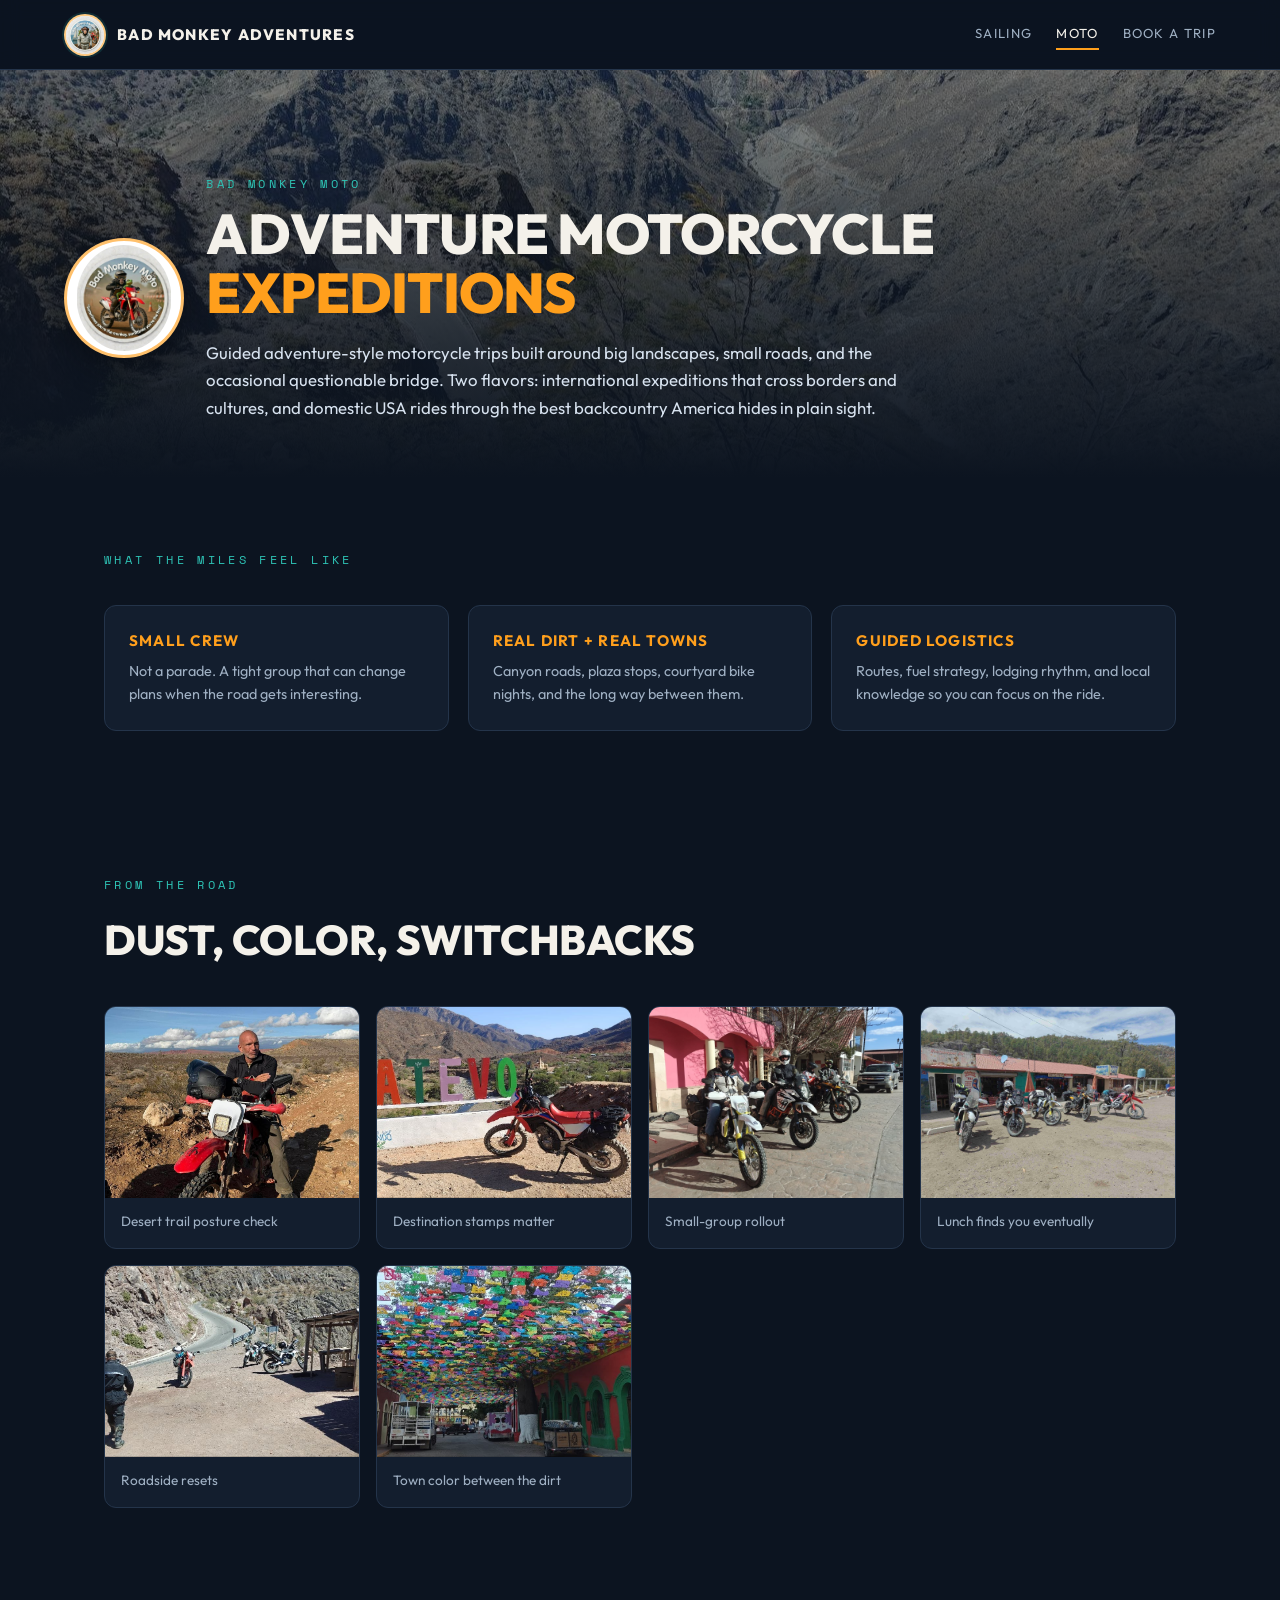
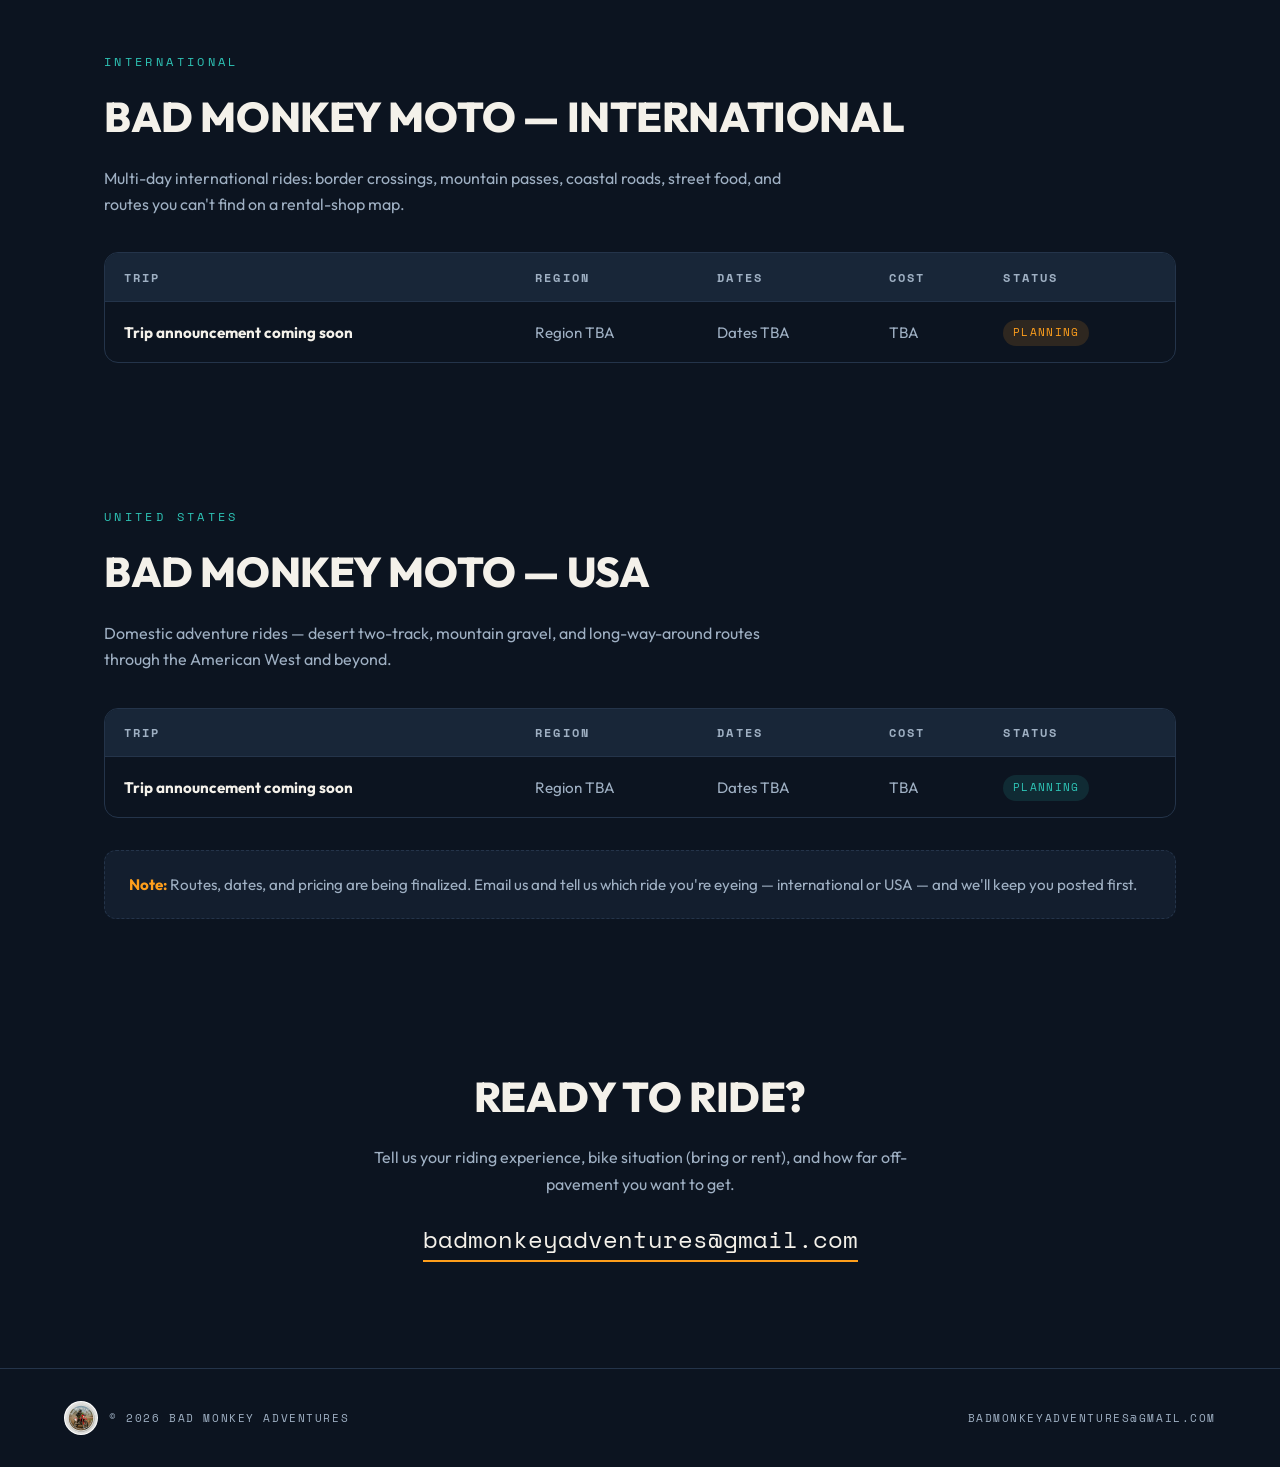
==== moto.html @ 5d2e98f0 "Polish site with real logos and adventure photos" ====
<!DOCTYPE html>
<html lang="en">
<head>
<meta charset="utf-8">
<meta name="viewport" content="width=device-width, initial-scale=1">
<title>Bad Monkey Moto — Adventure Motorcycle Trips</title>
<meta name="description" content="Bad Monkey Adventures motorcycle expeditions. International and USA dual-sport routes. Book at badmonkeyadventures@gmail.com">
<link rel="icon" href="images/logos/bad-monkey-moto-sticker-logo.jpg">
<link rel="preconnect" href="https://fonts.googleapis.com">
<link href="https://fonts.googleapis.com/css2?family=Outfit:wght@400;700;800&family=Space+Mono&display=swap" rel="stylesheet">
<link rel="stylesheet" href="style.css">
</head>
<body>
<nav>
  <a class="logo" href="index.html">
    <img class="brand-mark" src="images/logos/bad-monkey-adventures-no-tagline.jpg" alt="Bad Monkey Adventures logo">
    Bad Monkey Adventures
  </a>
  <div class="links">
    <a href="sailing.html" data-p="sailing">Sailing</a>
    <a href="moto.html" data-p="moto">Moto</a>
    <a href="index.html#contact" data-p="contact">Book a Trip</a>
  </div>
</nav>

<header class="page-hero">
  <div class="page-hero-media" style="background-image:url('images/moto/canyon-switchback.jpg')"></div>
  <div class="page-hero-inner">
    <img class="badge" src="images/logos/bad-monkey-moto-sticker-logo.jpg" alt="Bad Monkey Moto logo">
    <div>
      <div class="sec-label">Bad Monkey Moto</div>
      <h1>Adventure Motorcycle<br><span class="accent">Expeditions</span></h1>
      <p>Guided adventure-style motorcycle trips built around big landscapes, small roads, and the occasional questionable bridge. Two flavors: international expeditions that cross borders and cultures, and domestic USA rides through the best backcountry America hides in plain sight.</p>
    </div>
  </div>
</header>

<section>
  <div class="sec-label">What the Miles Feel Like</div>
  <div class="features">
    <div class="feat reveal"><h4>Small Crew</h4><p>Not a parade. A tight group that can change plans when the road gets interesting.</p></div>
    <div class="feat reveal"><h4>Real Dirt + Real Towns</h4><p>Canyon roads, plaza stops, courtyard bike nights, and the long way between them.</p></div>
    <div class="feat reveal"><h4>Guided Logistics</h4><p>Routes, fuel strategy, lodging rhythm, and local knowledge so you can focus on the ride.</p></div>
  </div>
</section>

<section>
  <div class="sec-label">From the Road</div>
  <h2>Dust, Color, Switchbacks</h2>
  <div class="gallery">
    <figure class="reveal"><img src="images/moto/hero-desert-trail.jpg" alt="Rider on red dirt bike in desert"><figcaption>Desert trail posture check</figcaption></figure>
    <figure class="reveal"><img src="images/moto/satevo-sign.jpg" alt="Honda dual-sport at Satevó sign"><figcaption>Destination stamps matter</figcaption></figure>
    <figure class="reveal"><img src="images/moto/pink-lineup.jpg" alt="Riders lined up by pink building"><figcaption>Small-group rollout</figcaption></figure>
    <figure class="reveal"><img src="images/moto/roadside-restaurants.jpg" alt="Dual-sport bikes at roadside restaurants"><figcaption>Lunch finds you eventually</figcaption></figure>
    <figure class="reveal"><img src="images/moto/mountain-roadside.jpg" alt="Motorcycles at mountain roadside stop"><figcaption>Roadside resets</figcaption></figure>
    <figure class="reveal"><img src="images/moto/papel-picado.jpg" alt="Colorful town street with papel picado"><figcaption>Town color between the dirt</figcaption></figure>
  </div>
</section>

<section>
  <div class="sec-label">International</div>
  <h2>Bad Monkey Moto — International</h2>
  <p class="lead">Multi-day international rides: border crossings, mountain passes, coastal roads, street food, and routes you can't find on a rental-shop map.</p>
  <div class="trips reveal">
    <table>
      <thead><tr><th>Trip</th><th>Region</th><th>Dates</th><th>Cost</th><th>Status</th></tr></thead>
      <tbody>
        <tr><td><strong>Trip announcement coming soon</strong></td><td class="muted">Region TBA</td><td class="muted">Dates TBA</td><td class="muted">TBA</td><td><span class="badge">Planning</span></td></tr>
      </tbody>
    </table>
  </div>
</section>

<section>
  <div class="sec-label">United States</div>
  <h2>Bad Monkey Moto — USA</h2>
  <p class="lead">Domestic adventure rides — desert two-track, mountain gravel, and long-way-around routes through the American West and beyond.</p>
  <div class="trips reveal">
    <table>
      <thead><tr><th>Trip</th><th>Region</th><th>Dates</th><th>Cost</th><th>Status</th></tr></thead>
      <tbody>
        <tr><td><strong>Trip announcement coming soon</strong></td><td class="muted">Region TBA</td><td class="muted">Dates TBA</td><td class="muted">TBA</td><td><span class="badge teal">Planning</span></td></tr>
      </tbody>
    </table>
  </div>
  <div class="notice"><strong>Note:</strong> Routes, dates, and pricing are being finalized. Email us and tell us which ride you're eyeing — international or USA — and we'll keep you posted first.</div>
</section>

<section class="contact">
  <h2>Ready to Ride?</h2>
  <p>Tell us your riding experience, bike situation (bring or rent), and how far off-pavement you want to get.</p>
  <p style="margin-top:1.4rem"><a class="email" href="mailto:badmonkeyadventures@gmail.com?subject=Bad%20Monkey%20Moto%20Inquiry">badmonkeyadventures@gmail.com</a></p>
</section>

<footer>
  <div class="foot-brand">
    <img src="images/logos/bad-monkey-moto-sticker-logo.jpg" alt="">
    <span>© 2026 Bad Monkey Adventures</span>
  </div>
  <span><a href="mailto:badmonkeyadventures@gmail.com">badmonkeyadventures@gmail.com</a></span>
</footer>

<script>
const io=new IntersectionObserver(es=>es.forEach(e=>{if(e.isIntersecting){e.target.classList.add('in');io.unobserve(e.target)}}),{threshold:.12});
document.querySelectorAll('.reveal').forEach(el=>io.observe(el));
document.querySelector('nav a[data-p="moto"]')?.classList.add('active');
</script>
</body>
</html>
---- style.css ----
/* Bad Monkey Adventures */
:root{
  --bg:#0c1420;
  --panel:#131e2e;
  --panel-2:#182638;
  --ink:#f4f1ea;
  --muted:#9fb0c3;
  --line:#24344a;
  --sun:#ff9f1c;
  --sun-deep:#e07b00;
  --sea:#2ec4b6;
  --sea-deep:#1a8f85;
}
*{margin:0;padding:0;box-sizing:border-box}
html{scroll-behavior:smooth}
body{background:var(--bg);color:var(--ink);font-family:'Outfit',system-ui,sans-serif;line-height:1.65;overflow-x:hidden}
::selection{background:var(--sun);color:#1a1206}
a{color:var(--sea);text-decoration:none}
a:hover{text-decoration:underline}
img{max-width:100%;display:block}

/* Nav */
nav{position:sticky;top:0;z-index:100;display:flex;align-items:center;justify-content:space-between;gap:1rem;padding:.85rem 5vw;background:rgba(12,20,32,.94);backdrop-filter:blur(10px);border-bottom:1px solid var(--line);flex-wrap:wrap}
.logo{display:flex;align-items:center;gap:.7rem;font-weight:800;letter-spacing:.08em;text-transform:uppercase;font-size:.95rem;color:var(--ink)}
.logo .brand-mark{width:42px;height:42px;border-radius:50%;object-fit:cover;border:2px solid rgba(255,159,28,.55);box-shadow:0 0 0 2px rgba(46,196,182,.15);background:#fff}
.logo:hover{text-decoration:none}
nav .links{display:flex;gap:1.5rem;flex-wrap:wrap;font-size:.82rem;letter-spacing:.1em;text-transform:uppercase}
nav .links a{color:var(--muted);padding:.2rem 0;border-bottom:2px solid transparent}
nav .links a:hover{color:var(--ink);text-decoration:none;border-bottom-color:var(--sun)}
nav .links a.active{color:var(--ink);border-bottom-color:var(--sun)}

/* Hero */
.hero{position:relative;min-height:78vh;display:flex;align-items:center;justify-content:center;text-align:center;padding:7rem 5vw 5.5rem;overflow:hidden}
.hero-media{position:absolute;inset:0;background-size:cover;background-position:center;transform:scale(1.03)}
.hero-media::after{content:"";position:absolute;inset:0;background:
  linear-gradient(180deg,rgba(12,20,32,.55) 0%,rgba(12,20,32,.72) 45%,rgba(12,20,32,.92) 100%),
  radial-gradient(ellipse 70% 50% at 50% 20%,rgba(46,196,182,.18),transparent 70%)}
.hero-inner{position:relative;z-index:1;max-width:920px}
.hero .kicker{font-family:'Space Mono',monospace;color:var(--sun);letter-spacing:.28em;text-transform:uppercase;font-size:.78rem;margin-bottom:1rem}
.hero h1{font-size:clamp(2.5rem,7vw,4.8rem);font-weight:800;line-height:1.02;letter-spacing:-.02em;text-transform:uppercase;text-shadow:0 8px 30px rgba(0,0,0,.35)}
.hero h1 .accent{color:var(--sun)}
.hero p{margin:1.3rem auto 0;max-width:40rem;color:#d7e2ef;font-size:1.08rem}
.cta-row{margin-top:2.2rem;display:flex;gap:1rem;justify-content:center;flex-wrap:wrap}
.hero-logo{width:118px;height:118px;border-radius:50%;object-fit:cover;margin:0 auto 1.2rem;border:3px solid rgba(255,159,28,.7);box-shadow:0 12px 40px rgba(0,0,0,.4);background:#fff}

.btn{display:inline-block;padding:.95rem 2rem;border-radius:8px;font-weight:700;font-size:.85rem;letter-spacing:.12em;text-transform:uppercase;transition:.22s}
.btn-sun{background:var(--sun);color:#1a1206}
.btn-sun:hover{background:#ffb54d;text-decoration:none;box-shadow:0 0 26px rgba(255,159,28,.35)}
.btn-ghost{border:1px solid rgba(255,255,255,.28);color:var(--ink);background:rgba(12,20,32,.25)}
.btn-ghost:hover{border-color:var(--sea);color:var(--sea);text-decoration:none}

/* Sections */
section{padding:4.5rem 5vw;max-width:1200px;margin:0 auto}
.sec-label{font-family:'Space Mono',monospace;color:var(--sea);font-size:.75rem;letter-spacing:.28em;text-transform:uppercase;margin-bottom:.7rem}
h2{font-size:clamp(1.8rem,4vw,2.6rem);font-weight:800;text-transform:uppercase;letter-spacing:-.01em;margin-bottom:.8rem}
.lead{color:var(--muted);max-width:44rem}

/* Adventure cards */
.adventures{display:grid;grid-template-columns:repeat(auto-fit,minmax(300px,1fr));gap:1.4rem;margin-top:2.6rem}
.adv{position:relative;border:1px solid var(--line);border-radius:14px;overflow:hidden;background:var(--panel);display:flex;flex-direction:column;transition:transform .25s,border-color .25s,box-shadow .25s}
.adv:hover{transform:translateY(-5px);border-color:var(--sun);box-shadow:0 18px 40px rgba(0,0,0,.35);text-decoration:none}
.adv .art{aspect-ratio:16/9;width:100%;object-fit:cover;display:block}
.adv .body{padding:1.4rem 1.5rem 1.7rem;display:flex;flex-direction:column;flex:1}
.adv h3{font-size:1.25rem;text-transform:uppercase;letter-spacing:.04em;margin-bottom:.5rem;color:var(--ink);display:flex;align-items:center;gap:.55rem}
.adv h3 .tag{color:var(--sun)}
.adv h3 img{width:34px;height:34px;border-radius:50%;object-fit:cover;border:1px solid rgba(255,255,255,.2)}
.adv p{color:var(--muted);font-size:.95rem;flex:1}
.adv .go{margin-top:1.2rem;font-family:'Space Mono',monospace;font-size:.8rem;letter-spacing:.14em;text-transform:uppercase;color:var(--sea)}
.adv:hover .go{color:var(--sun)}

/* Page hero */
.page-hero{position:relative;padding:6.5rem 5vw 3.5rem;overflow:hidden}
.page-hero-media{position:absolute;inset:0;background-size:cover;background-position:center}
.page-hero-media::after{content:"";position:absolute;inset:0;background:linear-gradient(180deg,rgba(12,20,32,.45),rgba(12,20,32,.88) 70%,var(--bg))}
.page-hero-inner{position:relative;z-index:1;max-width:1200px;margin:0 auto;display:grid;grid-template-columns:auto 1fr;gap:1.4rem;align-items:center}
.page-hero-inner img.badge{width:120px;height:120px;border-radius:50%;object-fit:cover;border:3px solid rgba(255,159,28,.65);box-shadow:0 10px 30px rgba(0,0,0,.35);background:#fff}
.page-hero h1{font-size:clamp(2.1rem,5.2vw,3.5rem);font-weight:800;text-transform:uppercase;letter-spacing:-.015em;line-height:1.05}
.page-hero h1 .accent{color:var(--sun)}
.page-hero p{margin-top:1rem;color:#d7e2ef;max-width:44rem;font-size:1.05rem}
@media (max-width:700px){
  .page-hero-inner{grid-template-columns:1fr;justify-items:start}
  .page-hero-inner img.badge{width:96px;height:96px}
}

/* Gallery */
.gallery{display:grid;grid-template-columns:repeat(auto-fit,minmax(220px,1fr));gap:1rem;margin-top:2rem}
.gallery figure{margin:0;border:1px solid var(--line);border-radius:12px;overflow:hidden;background:var(--panel)}
.gallery img{width:100%;aspect-ratio:4/3;object-fit:cover;transition:transform .35s}
.gallery figure:hover img{transform:scale(1.04)}
.gallery figcaption{padding:.75rem 1rem 1rem;color:var(--muted);font-size:.85rem}

/* Split brand strip */
.brand-strip{display:grid;grid-template-columns:repeat(auto-fit,minmax(260px,1fr));gap:1.2rem;margin-top:2rem}
.brand-card{background:var(--panel);border:1px solid var(--line);border-radius:14px;padding:1.3rem;display:flex;gap:1rem;align-items:center}
.brand-card img{width:84px;height:84px;border-radius:50%;object-fit:cover;border:2px solid rgba(255,159,28,.45);background:#fff;flex-shrink:0}
.brand-card h4{font-size:.95rem;text-transform:uppercase;letter-spacing:.06em;margin-bottom:.25rem}
.brand-card p{color:var(--muted);font-size:.9rem}

/* Trips table */
.trips{margin-top:2.2rem;border:1px solid var(--line);border-radius:14px;overflow:hidden}
.trips table{width:100%;border-collapse:collapse;font-size:.95rem}
.trips th{background:var(--panel-2);font-family:'Space Mono',monospace;font-size:.72rem;letter-spacing:.18em;text-transform:uppercase;color:var(--muted);text-align:left;padding:.9rem 1.2rem}
.trips td{padding:1rem 1.2rem;border-top:1px solid var(--line);color:var(--ink)}
.trips td.muted{color:var(--muted)}
.trips tr:hover td{background:rgba(46,196,182,.05)}
.badge{display:inline-block;background:rgba(255,159,28,.14);color:var(--sun);font-family:'Space Mono',monospace;font-size:.68rem;letter-spacing:.12em;text-transform:uppercase;padding:.25rem .6rem;border-radius:999px}
.badge.teal{background:rgba(46,196,182,.13);color:var(--sea)}

/* Features */
.features{display:grid;grid-template-columns:repeat(auto-fit,minmax(240px,1fr));gap:1.2rem;margin-top:2.2rem}
.feat{background:var(--panel);border:1px solid var(--line);border-radius:12px;padding:1.4rem 1.5rem}
.feat h4{font-size:.95rem;text-transform:uppercase;letter-spacing:.08em;margin-bottom:.4rem;color:var(--sun)}
.feat p{color:var(--muted);font-size:.9rem}

.notice{background:var(--panel);border:1px dashed var(--line);border-radius:12px;padding:1.3rem 1.5rem;margin-top:2rem;color:var(--muted);font-size:.95rem}
.notice strong{color:var(--sun)}

/* Contact */
.contact{text-align:center;padding-bottom:6rem}
.contact .email{font-family:'Space Mono',monospace;font-size:clamp(1rem,3vw,1.5rem);color:var(--ink);border-bottom:2px solid var(--sun);padding-bottom:.2rem}
.contact .email:hover{color:var(--sun);text-decoration:none}
.contact p{color:var(--muted);max-width:36rem;margin:.8rem auto}

footer{border-top:1px solid var(--line);padding:2rem 5vw;display:flex;justify-content:space-between;gap:1rem;flex-wrap:wrap;font-family:'Space Mono',monospace;font-size:.7rem;letter-spacing:.14em;text-transform:uppercase;color:var(--muted);align-items:center}
footer .foot-brand{display:flex;align-items:center;gap:.7rem}
footer .foot-brand img{width:34px;height:34px;border-radius:50%;object-fit:cover;border:1px solid rgba(255,255,255,.2);background:#fff}
footer a{color:var(--muted)}

.reveal{opacity:0;transform:translateY(24px);transition:opacity .7s ease,transform .7s ease}
.reveal.in{opacity:1;transform:none}
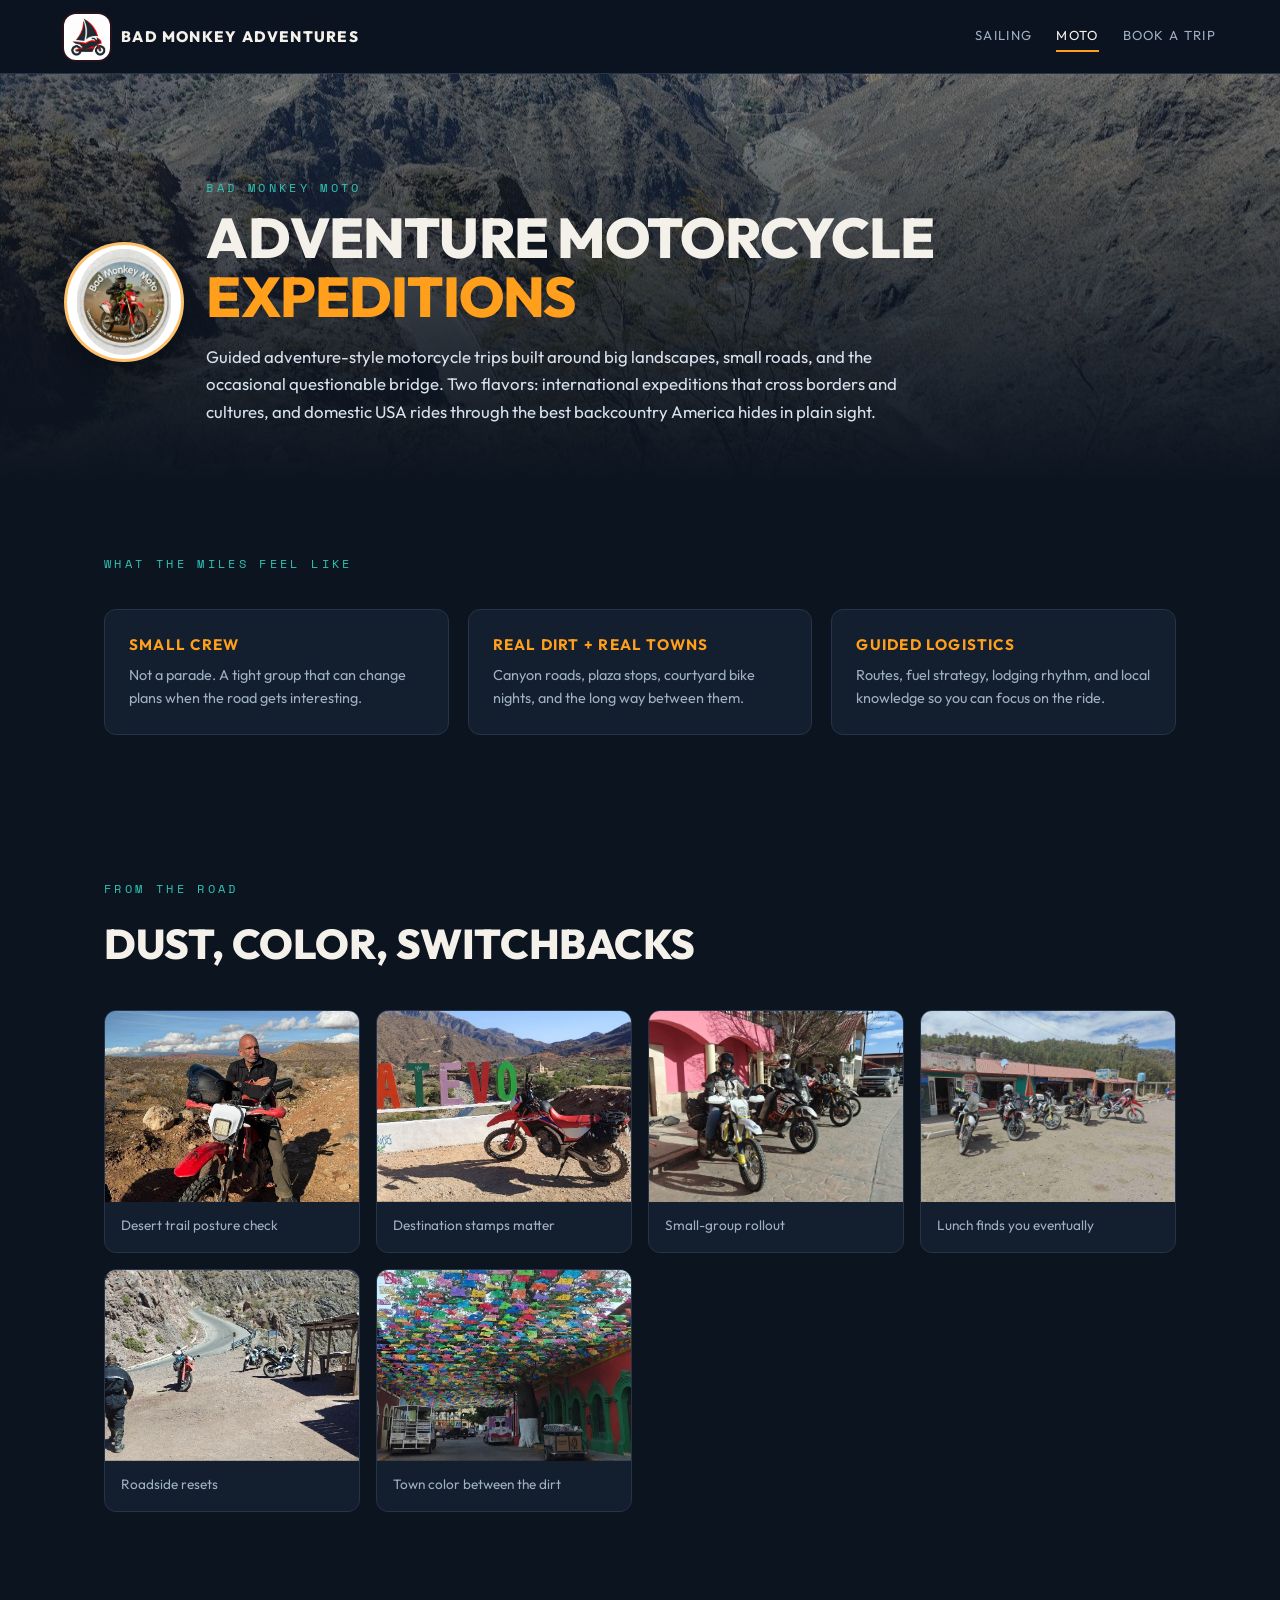
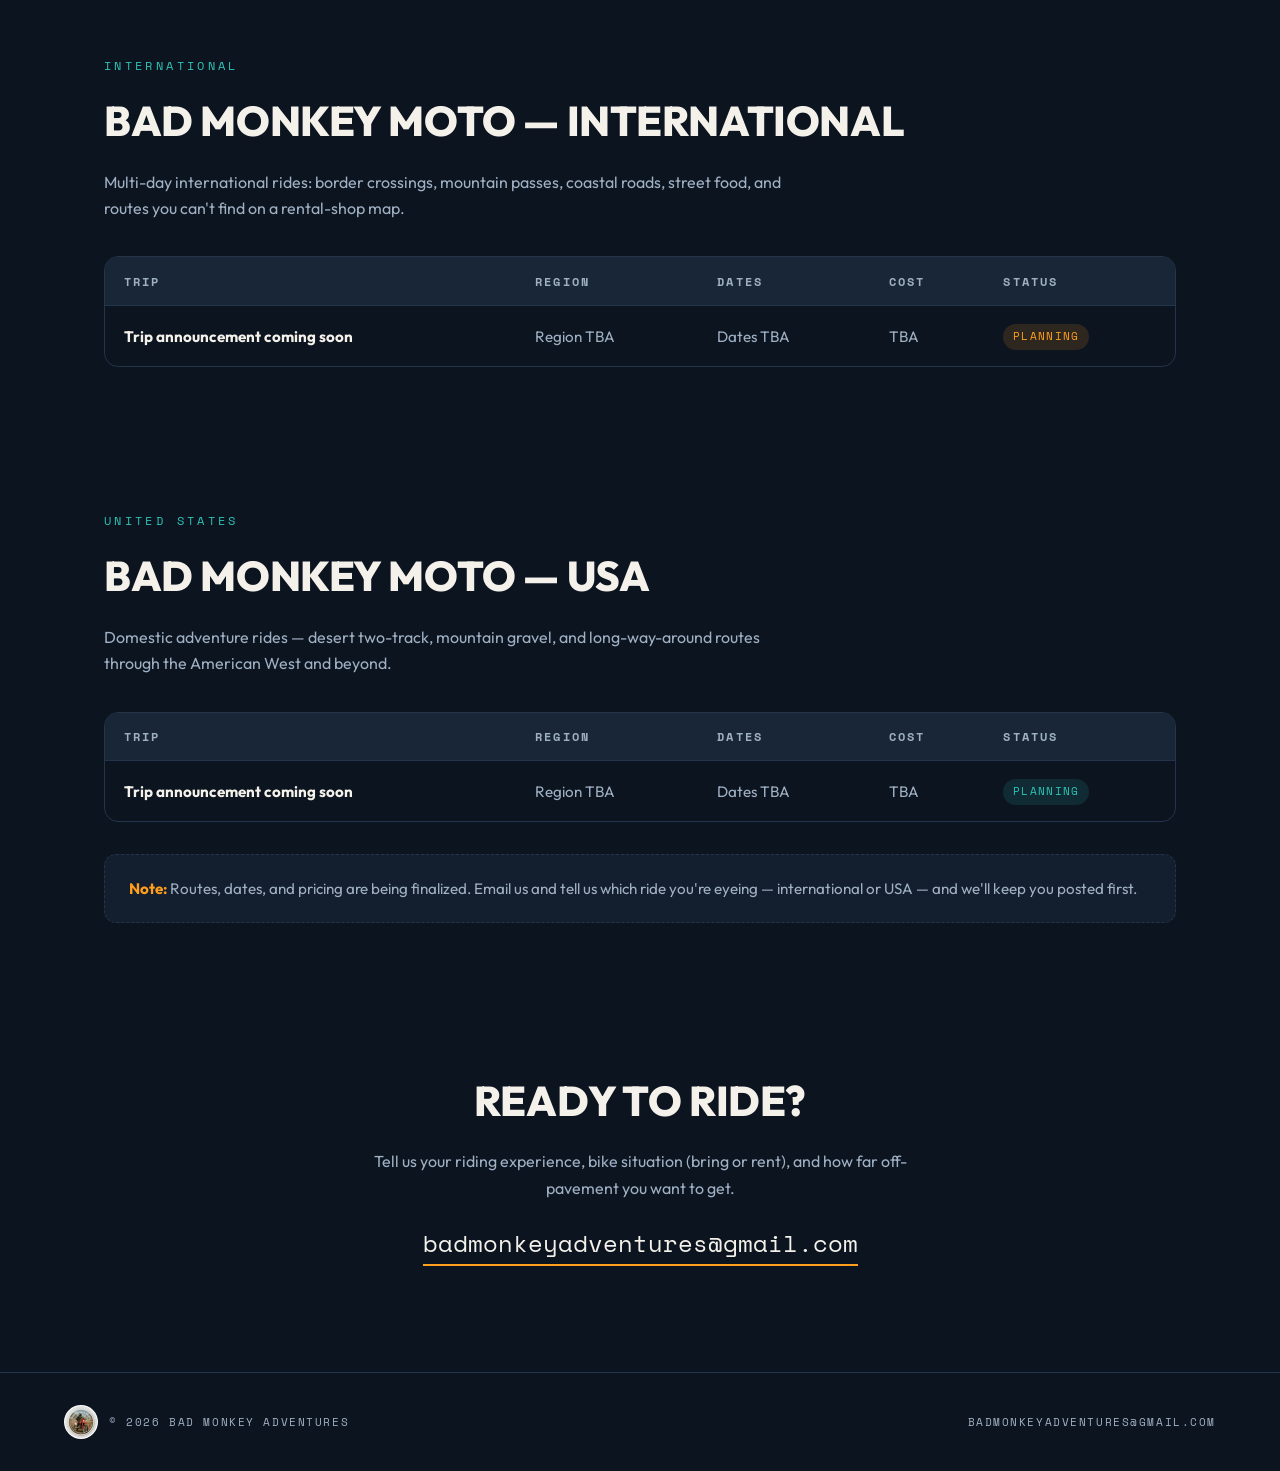
==== commit 98f77ff8: "Swap main brand to Honda-red sail-moto logo (full + icon)" ====
--- a/moto.html
+++ b/moto.html
@@ -13,7 +13,7 @@
 <body>
 <nav>
   <a class="logo" href="index.html">
-    <img class="brand-mark" src="images/logos/bad-monkey-adventures-no-tagline.jpg" alt="Bad Monkey Adventures logo">
+    <img class="brand-mark" src="images/logos/bma-main-icon.jpg" alt="Bad Monkey Adventures logo">
     Bad Monkey Adventures
   </a>
   <div class="links">
--- a/style.css
+++ b/style.css
@@ -22,7 +22,7 @@
 /* Nav */
 nav{position:sticky;top:0;z-index:100;display:flex;align-items:center;justify-content:space-between;gap:1rem;padding:.85rem 5vw;background:rgba(12,20,32,.94);backdrop-filter:blur(10px);border-bottom:1px solid var(--line);flex-wrap:wrap}
 .logo{display:flex;align-items:center;gap:.7rem;font-weight:800;letter-spacing:.08em;text-transform:uppercase;font-size:.95rem;color:var(--ink)}
-.logo .brand-mark{width:42px;height:42px;border-radius:50%;object-fit:cover;border:2px solid rgba(255,159,28,.55);box-shadow:0 0 0 2px rgba(46,196,182,.15);background:#fff}
+.logo .brand-mark{width:46px;height:46px;border-radius:12px;object-fit:contain;border:1px solid rgba(255,255,255,.18);box-shadow:0 0 0 2px rgba(225,0,18,.12);background:#fff;padding:2px}
 .logo:hover{text-decoration:none}
 nav .links{display:flex;gap:1.5rem;flex-wrap:wrap;font-size:.82rem;letter-spacing:.1em;text-transform:uppercase}
 nav .links a{color:var(--muted);padding:.2rem 0;border-bottom:2px solid transparent}
@@ -41,7 +41,7 @@
 .hero h1 .accent{color:var(--sun)}
 .hero p{margin:1.3rem auto 0;max-width:40rem;color:#d7e2ef;font-size:1.08rem}
 .cta-row{margin-top:2.2rem;display:flex;gap:1rem;justify-content:center;flex-wrap:wrap}
-.hero-logo{width:118px;height:118px;border-radius:50%;object-fit:cover;margin:0 auto 1.2rem;border:3px solid rgba(255,159,28,.7);box-shadow:0 12px 40px rgba(0,0,0,.4);background:#fff}
+.hero-logo{width:min(220px,62vw);height:auto;aspect-ratio:1/1;border-radius:18px;object-fit:contain;margin:0 auto 1.2rem;border:2px solid rgba(225,0,18,.55);box-shadow:0 12px 40px rgba(0,0,0,.4);background:#fff;padding:.55rem}
 
 .btn{display:inline-block;padding:.95rem 2rem;border-radius:8px;font-weight:700;font-size:.85rem;letter-spacing:.12em;text-transform:uppercase;transition:.22s}
 .btn-sun{background:var(--sun);color:#1a1206}
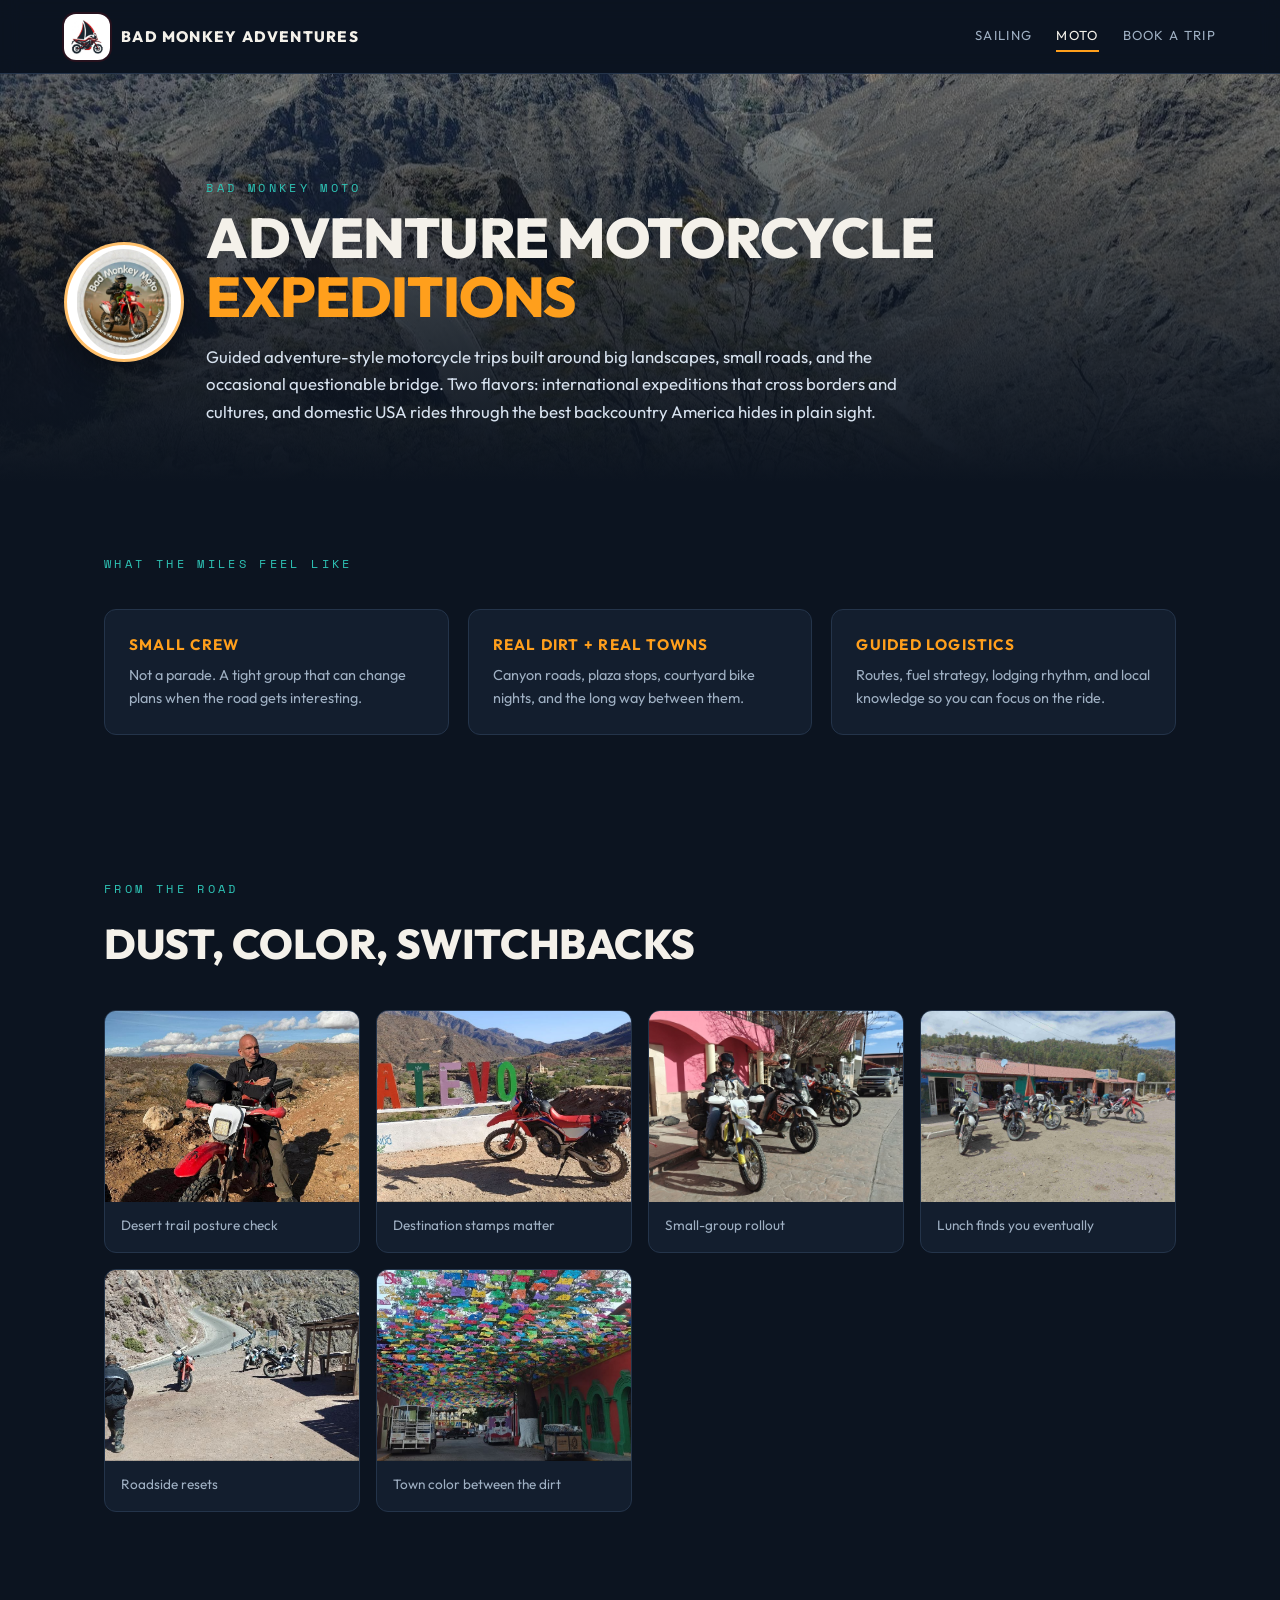
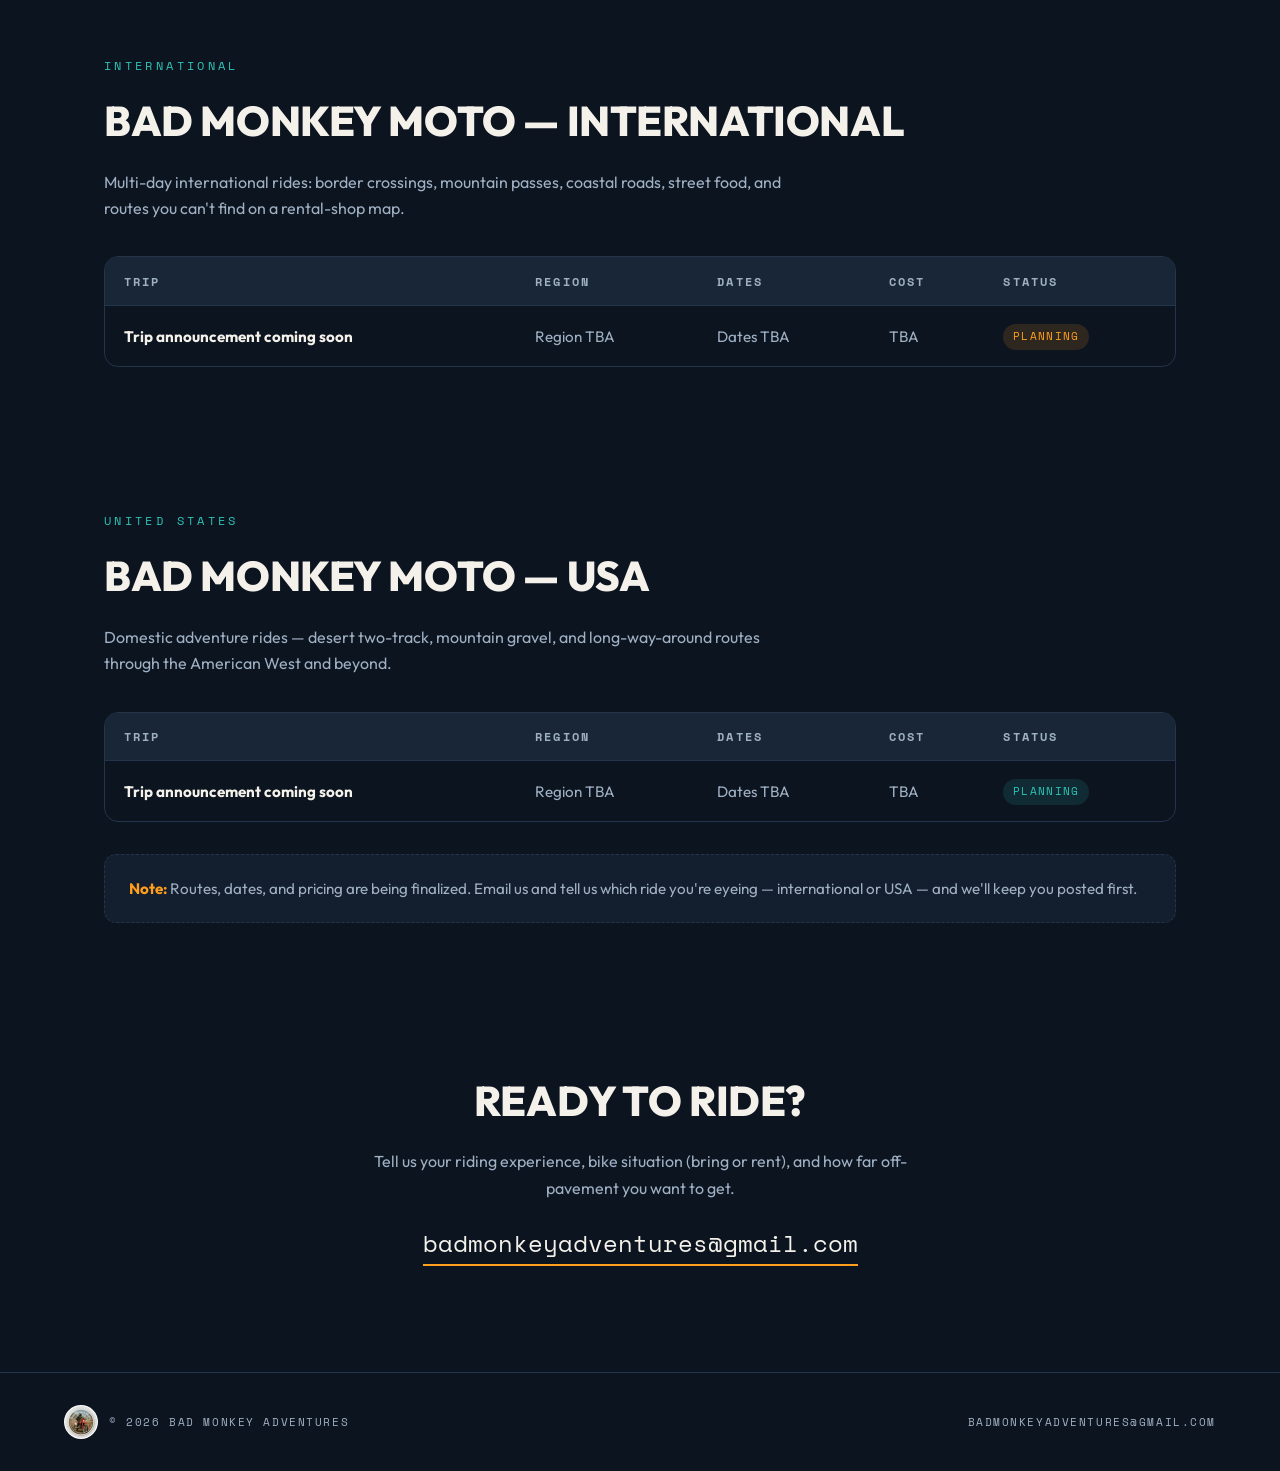
==== commit d0668f22: "Cache-bust adventure dual-sport main logos" ====
--- a/moto.html
+++ b/moto.html
@@ -13,7 +13,7 @@
 <body>
 <nav>
   <a class="logo" href="index.html">
-    <img class="brand-mark" src="images/logos/bma-main-icon.jpg" alt="Bad Monkey Adventures logo">
+    <img class="brand-mark" src="images/logos/bma-main-icon.jpg?v=adv1" alt="Bad Monkey Adventures logo">
     Bad Monkey Adventures
   </a>
   <div class="links">
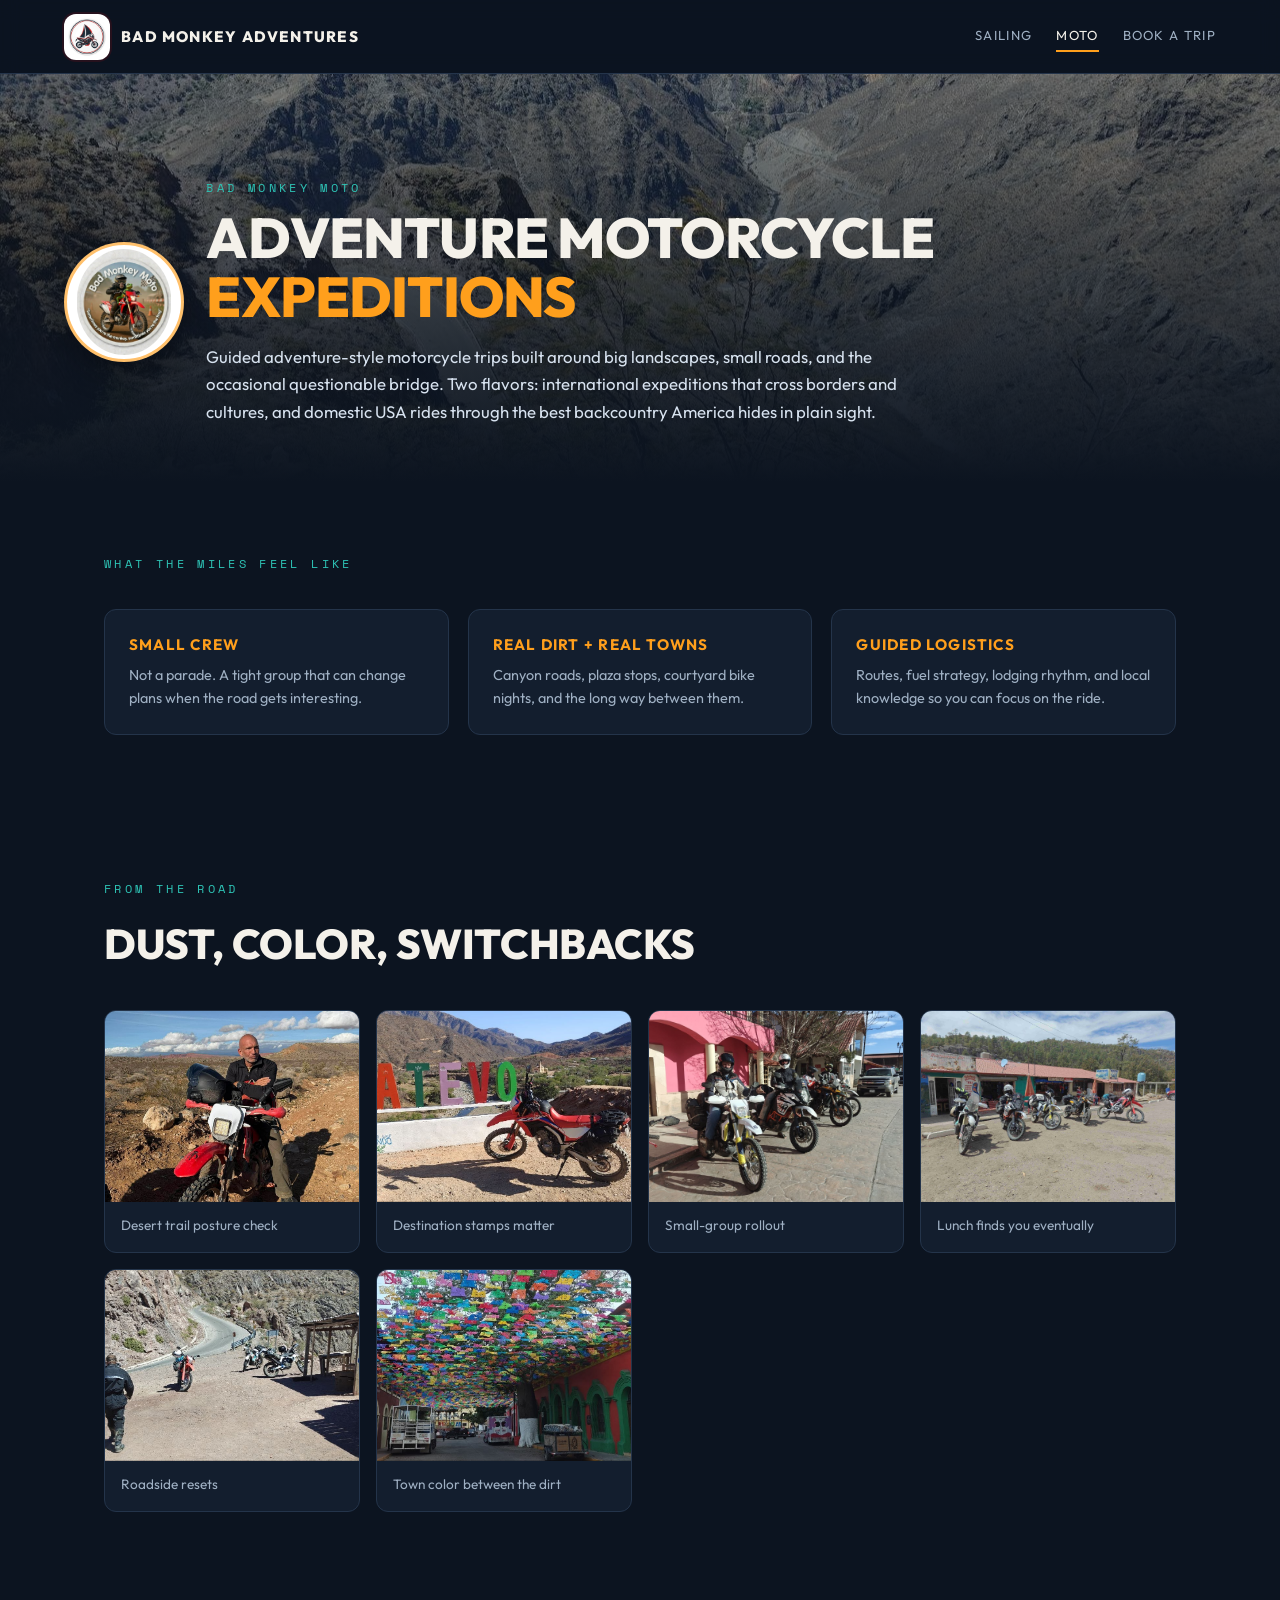
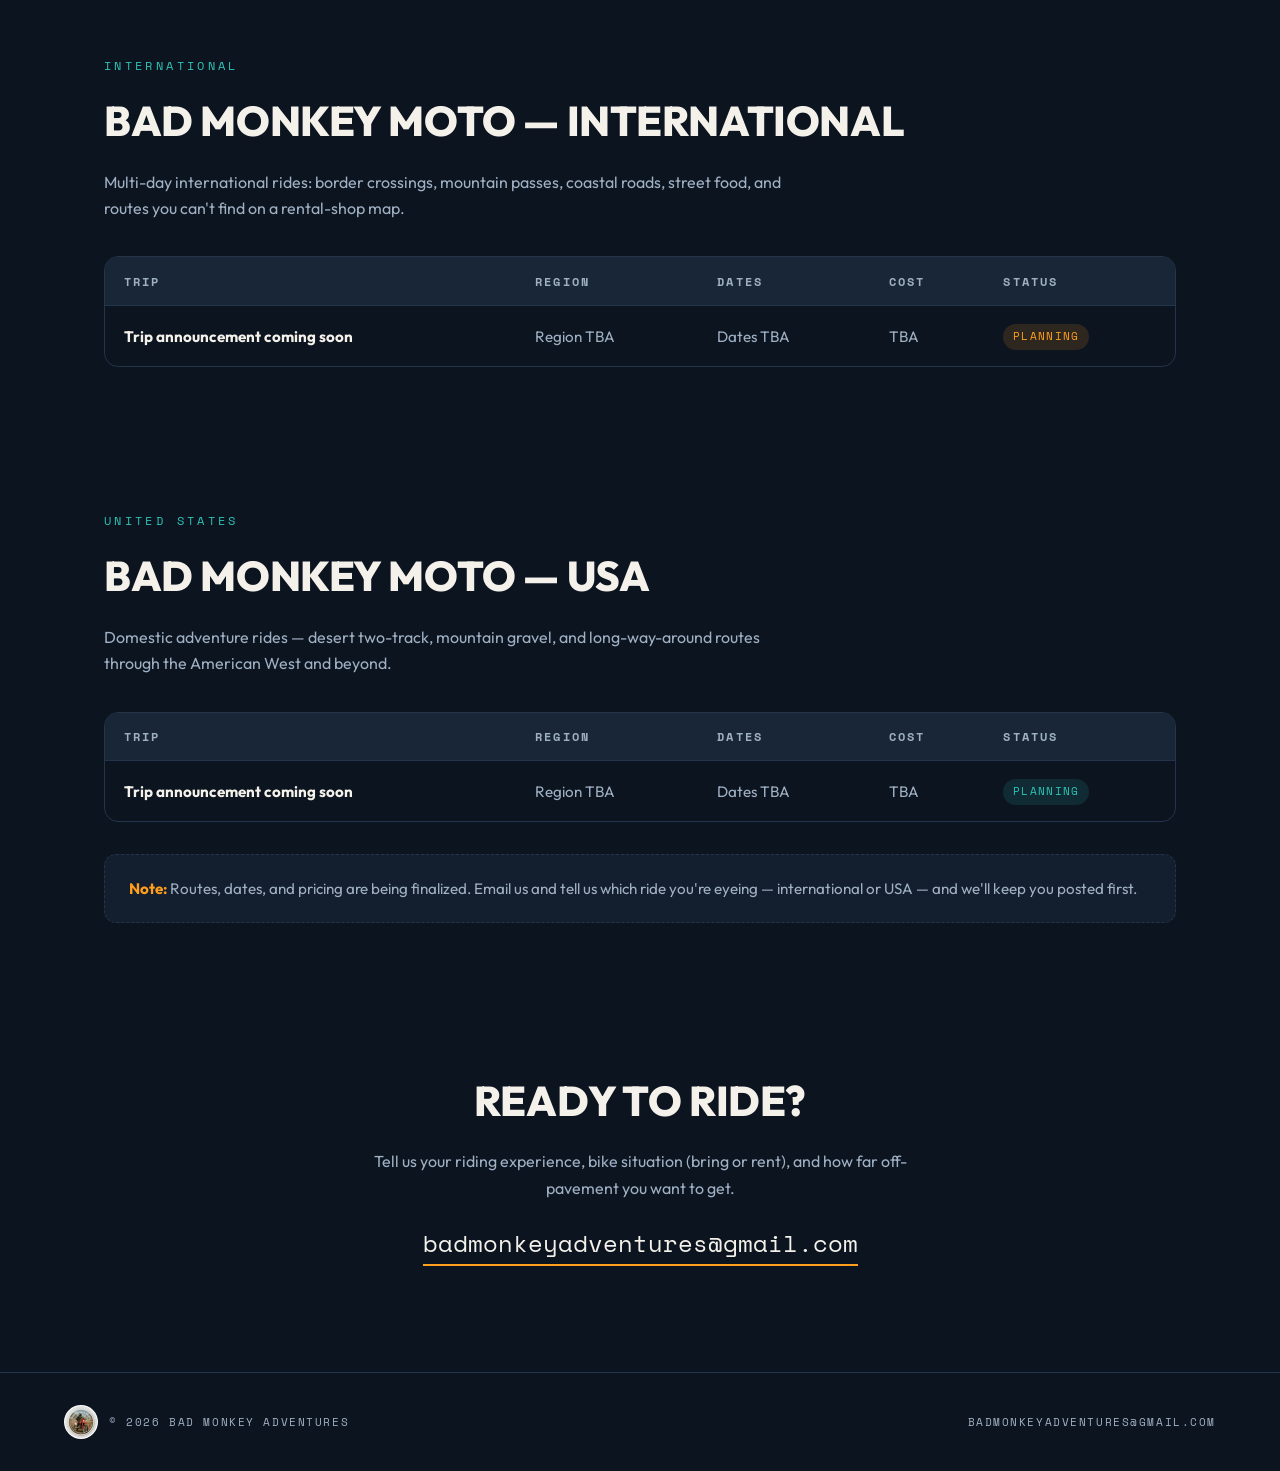
==== commit edf8a3b6: "Swap main brand to circular adventure dual-sport badges" ====
--- a/moto.html
+++ b/moto.html
@@ -13,7 +13,7 @@
 <body>
 <nav>
   <a class="logo" href="index.html">
-    <img class="brand-mark" src="images/logos/bma-main-icon.jpg?v=adv1" alt="Bad Monkey Adventures logo">
+    <img class="brand-mark" src="images/logos/bma-main-icon.jpg?v=round1" alt="Bad Monkey Adventures logo">
     Bad Monkey Adventures
   </a>
   <div class="links">
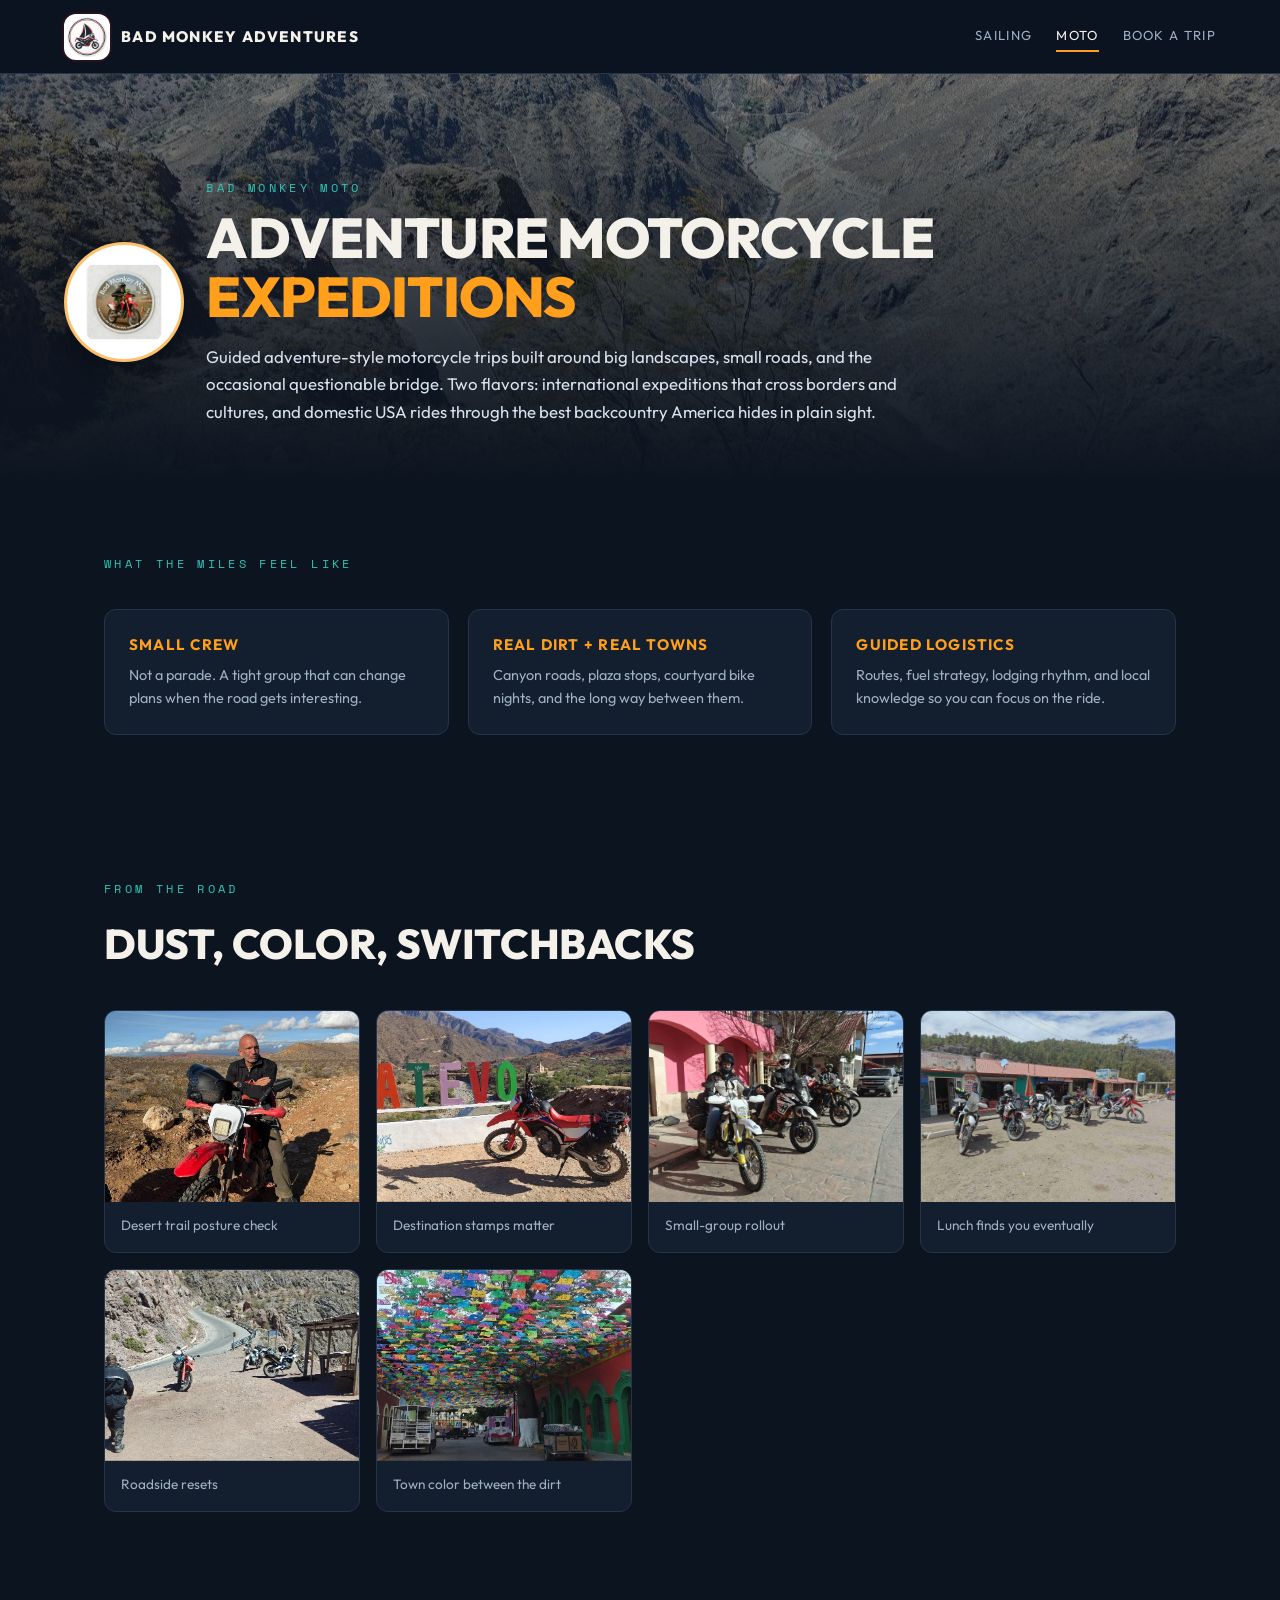
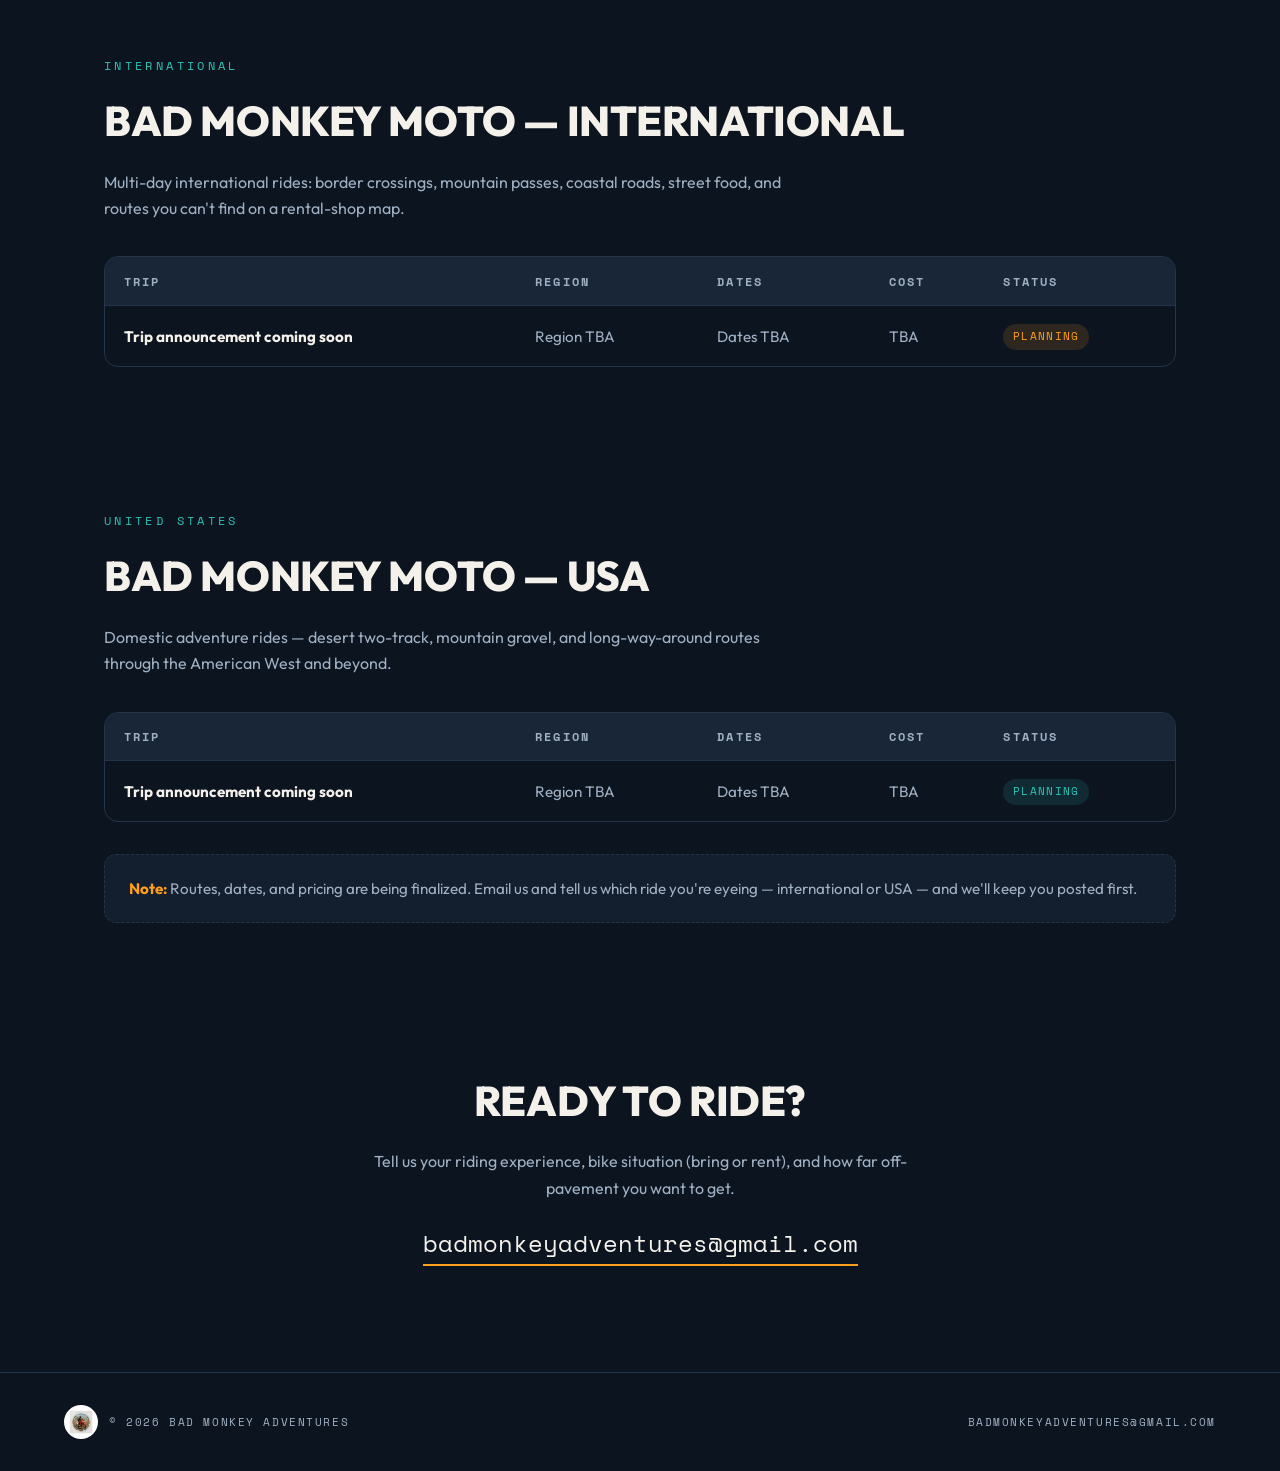
==== commit df54fe82: "Tight-crop circular logos to circle edge (sliver margin only)" ====
--- a/moto.html
+++ b/moto.html
@@ -5,7 +5,7 @@
 <meta name="viewport" content="width=device-width, initial-scale=1">
 <title>Bad Monkey Moto — Adventure Motorcycle Trips</title>
 <meta name="description" content="Bad Monkey Adventures motorcycle expeditions. International and USA dual-sport routes. Book at badmonkeyadventures@gmail.com">
-<link rel="icon" href="images/logos/bad-monkey-moto-sticker-logo.jpg">
+<link rel="icon" href="images/logos/bad-monkey-moto-sticker-logo.jpg?v=round2">
 <link rel="preconnect" href="https://fonts.googleapis.com">
 <link href="https://fonts.googleapis.com/css2?family=Outfit:wght@400;700;800&family=Space+Mono&display=swap" rel="stylesheet">
 <link rel="stylesheet" href="style.css">
@@ -13,7 +13,7 @@
 <body>
 <nav>
   <a class="logo" href="index.html">
-    <img class="brand-mark" src="images/logos/bma-main-icon.jpg?v=round1" alt="Bad Monkey Adventures logo">
+    <img class="brand-mark" src="images/logos/bma-main-icon.jpg?v=round2" alt="Bad Monkey Adventures logo">
     Bad Monkey Adventures
   </a>
   <div class="links">
@@ -26,7 +26,7 @@
 <header class="page-hero">
   <div class="page-hero-media" style="background-image:url('images/moto/canyon-switchback.jpg')"></div>
   <div class="page-hero-inner">
-    <img class="badge" src="images/logos/bad-monkey-moto-sticker-logo.jpg" alt="Bad Monkey Moto logo">
+    <img class="badge" src="images/logos/bad-monkey-moto-sticker-logo.jpg?v=round2" alt="Bad Monkey Moto logo">
     <div>
       <div class="sec-label">Bad Monkey Moto</div>
       <h1>Adventure Motorcycle<br><span class="accent">Expeditions</span></h1>
@@ -94,7 +94,7 @@
 
 <footer>
   <div class="foot-brand">
-    <img src="images/logos/bad-monkey-moto-sticker-logo.jpg" alt="">
+    <img src="images/logos/bad-monkey-moto-sticker-logo.jpg?v=round2" alt="">
     <span>© 2026 Bad Monkey Adventures</span>
   </div>
   <span><a href="mailto:badmonkeyadventures@gmail.com">badmonkeyadventures@gmail.com</a></span>
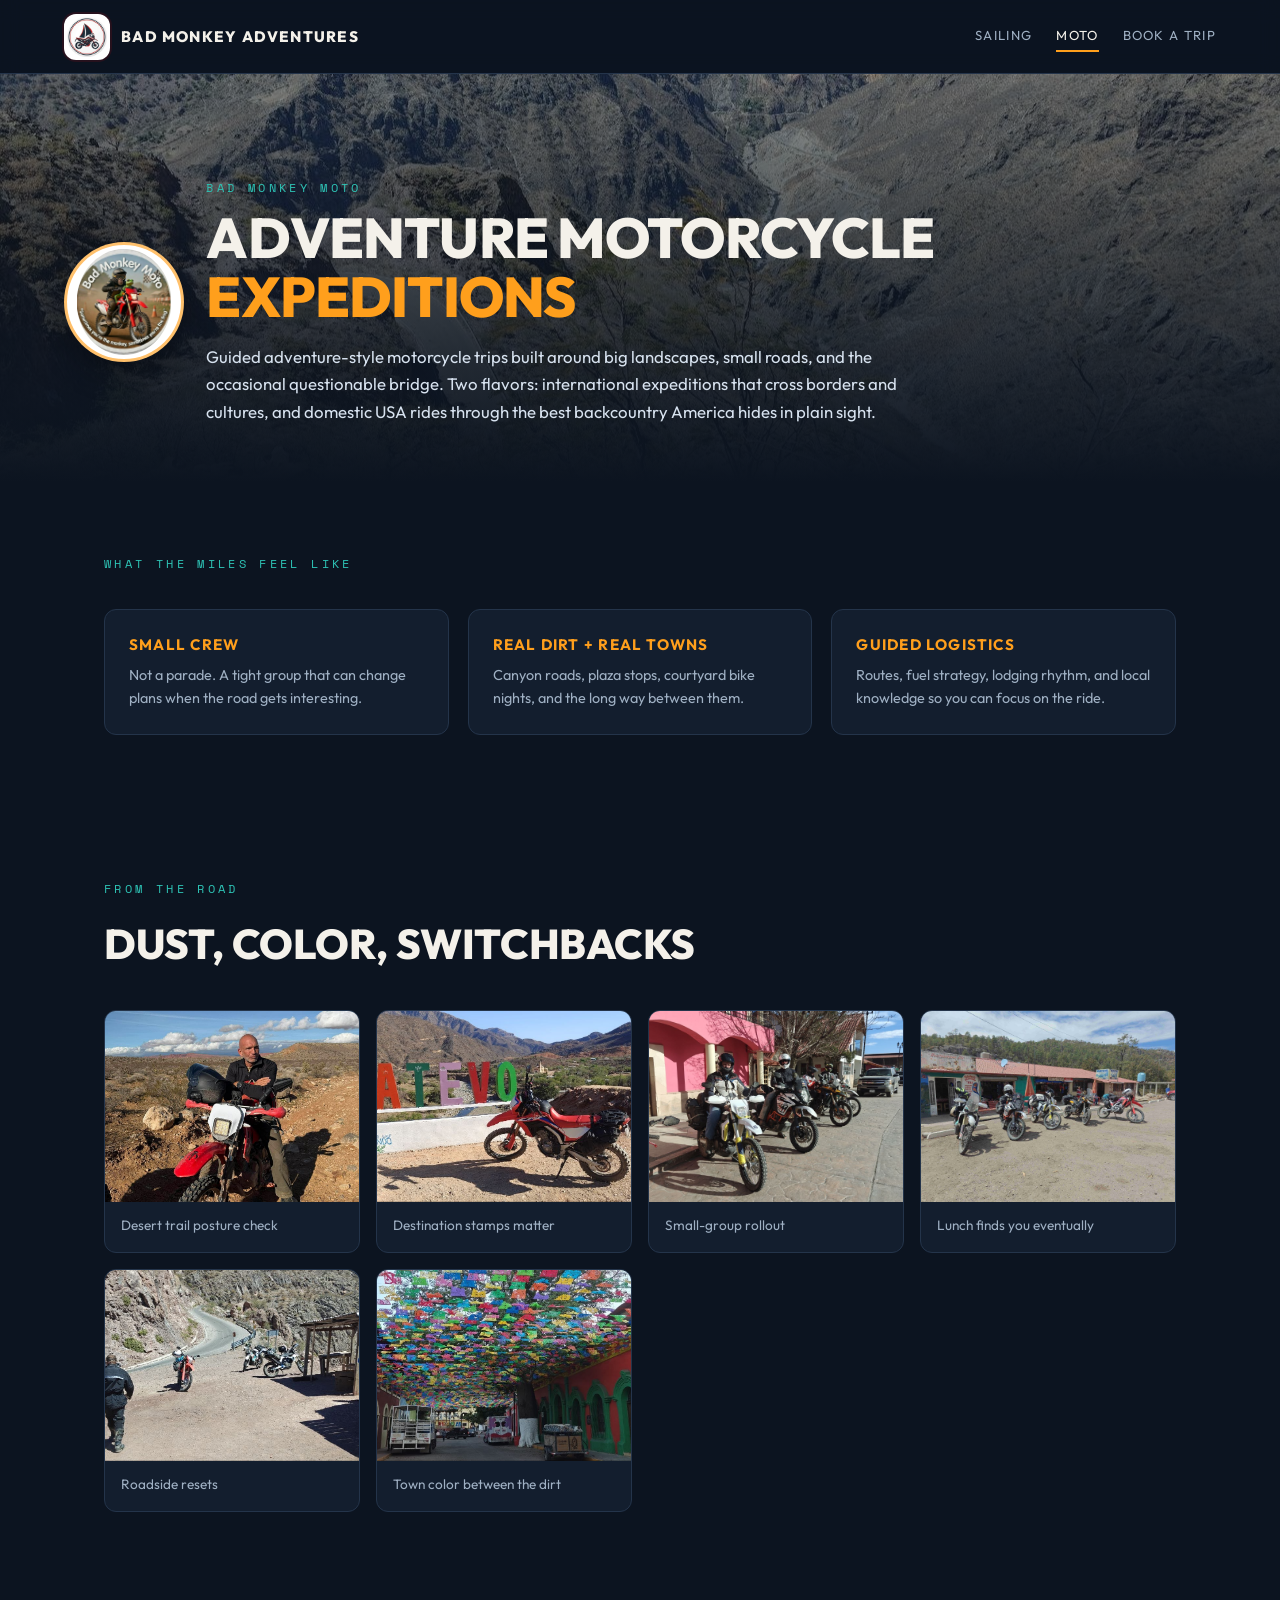
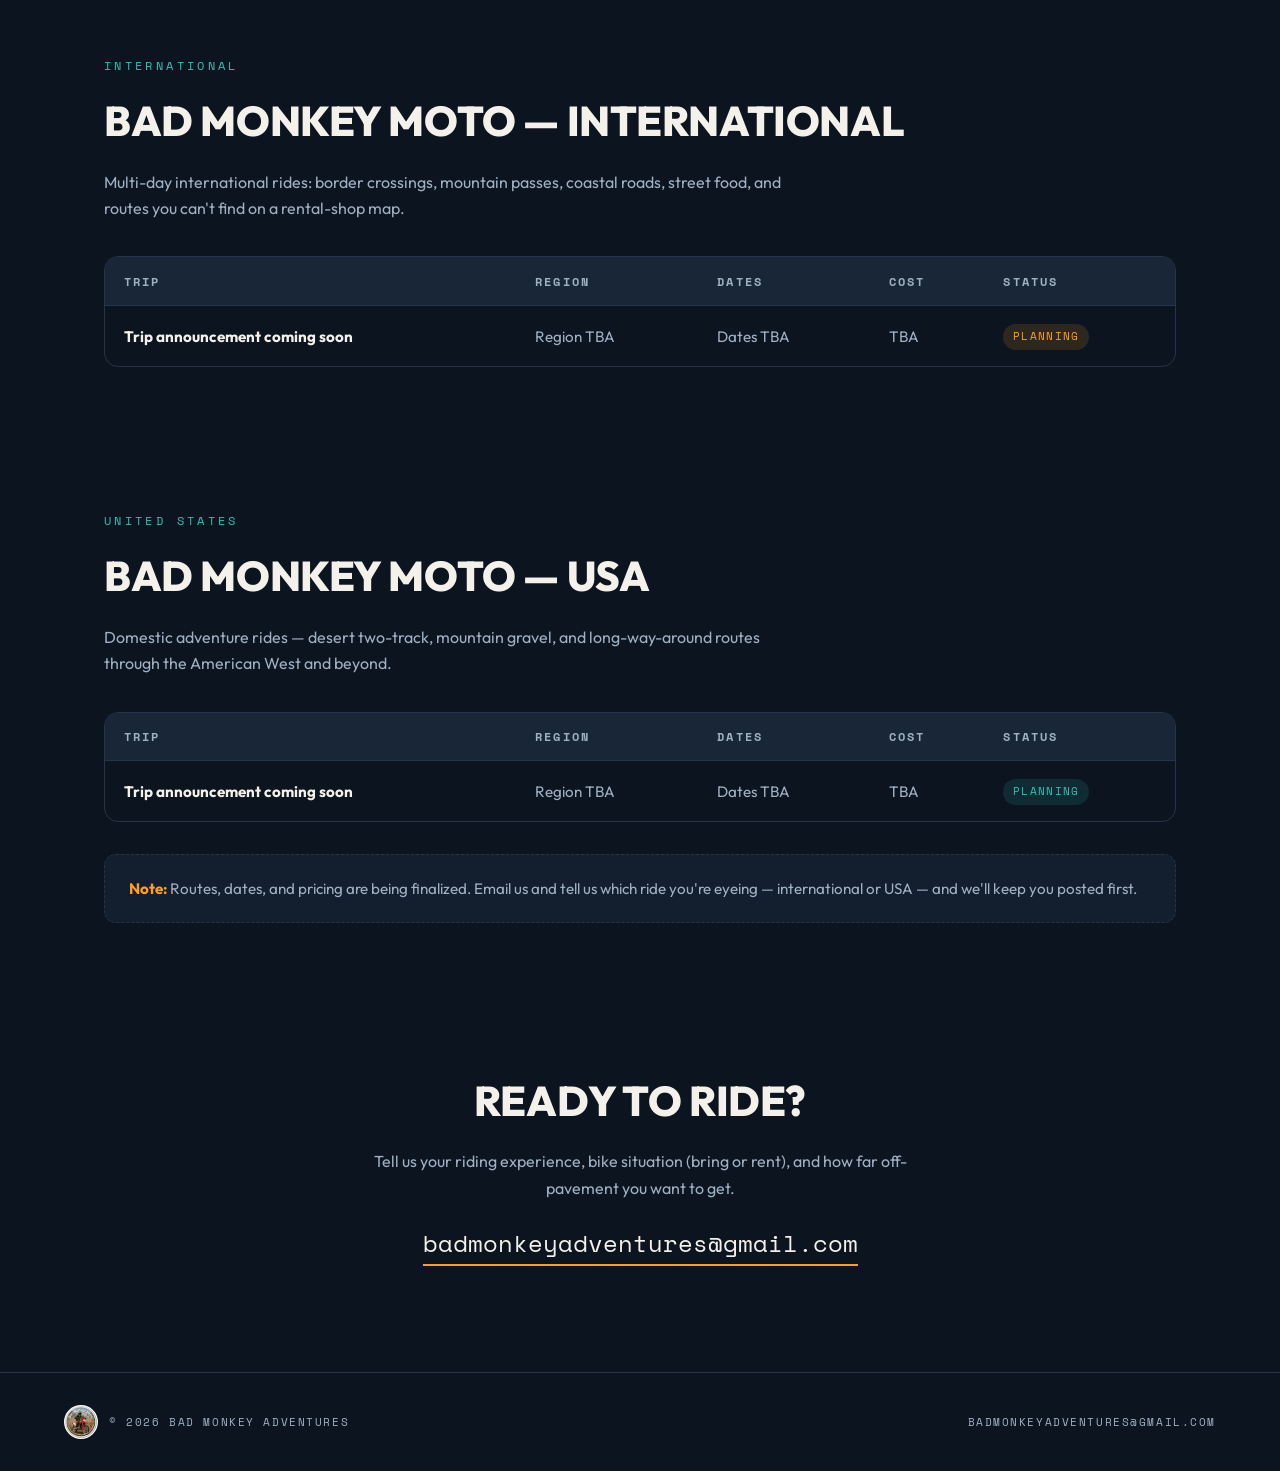
==== commit fcbf8664: "Retighten Sailing and Moto circular logos to sliver margin" ====
--- a/moto.html
+++ b/moto.html
@@ -5,7 +5,7 @@
 <meta name="viewport" content="width=device-width, initial-scale=1">
 <title>Bad Monkey Moto — Adventure Motorcycle Trips</title>
 <meta name="description" content="Bad Monkey Adventures motorcycle expeditions. International and USA dual-sport routes. Book at badmonkeyadventures@gmail.com">
-<link rel="icon" href="images/logos/bad-monkey-moto-sticker-logo.jpg?v=round2">
+<link rel="icon" href="images/logos/bad-monkey-moto-sticker-logo.jpg?v=round3">
 <link rel="preconnect" href="https://fonts.googleapis.com">
 <link href="https://fonts.googleapis.com/css2?family=Outfit:wght@400;700;800&family=Space+Mono&display=swap" rel="stylesheet">
 <link rel="stylesheet" href="style.css">
@@ -13,7 +13,7 @@
 <body>
 <nav>
   <a class="logo" href="index.html">
-    <img class="brand-mark" src="images/logos/bma-main-icon.jpg?v=round2" alt="Bad Monkey Adventures logo">
+    <img class="brand-mark" src="images/logos/bma-main-icon.jpg?v=round3" alt="Bad Monkey Adventures logo">
     Bad Monkey Adventures
   </a>
   <div class="links">
@@ -26,7 +26,7 @@
 <header class="page-hero">
   <div class="page-hero-media" style="background-image:url('images/moto/canyon-switchback.jpg')"></div>
   <div class="page-hero-inner">
-    <img class="badge" src="images/logos/bad-monkey-moto-sticker-logo.jpg?v=round2" alt="Bad Monkey Moto logo">
+    <img class="badge" src="images/logos/bad-monkey-moto-sticker-logo.jpg?v=round3" alt="Bad Monkey Moto logo">
     <div>
       <div class="sec-label">Bad Monkey Moto</div>
       <h1>Adventure Motorcycle<br><span class="accent">Expeditions</span></h1>
@@ -94,7 +94,7 @@
 
 <footer>
   <div class="foot-brand">
-    <img src="images/logos/bad-monkey-moto-sticker-logo.jpg?v=round2" alt="">
+    <img src="images/logos/bad-monkey-moto-sticker-logo.jpg?v=round3" alt="">
     <span>© 2026 Bad Monkey Adventures</span>
   </div>
   <span><a href="mailto:badmonkeyadventures@gmail.com">badmonkeyadventures@gmail.com</a></span>
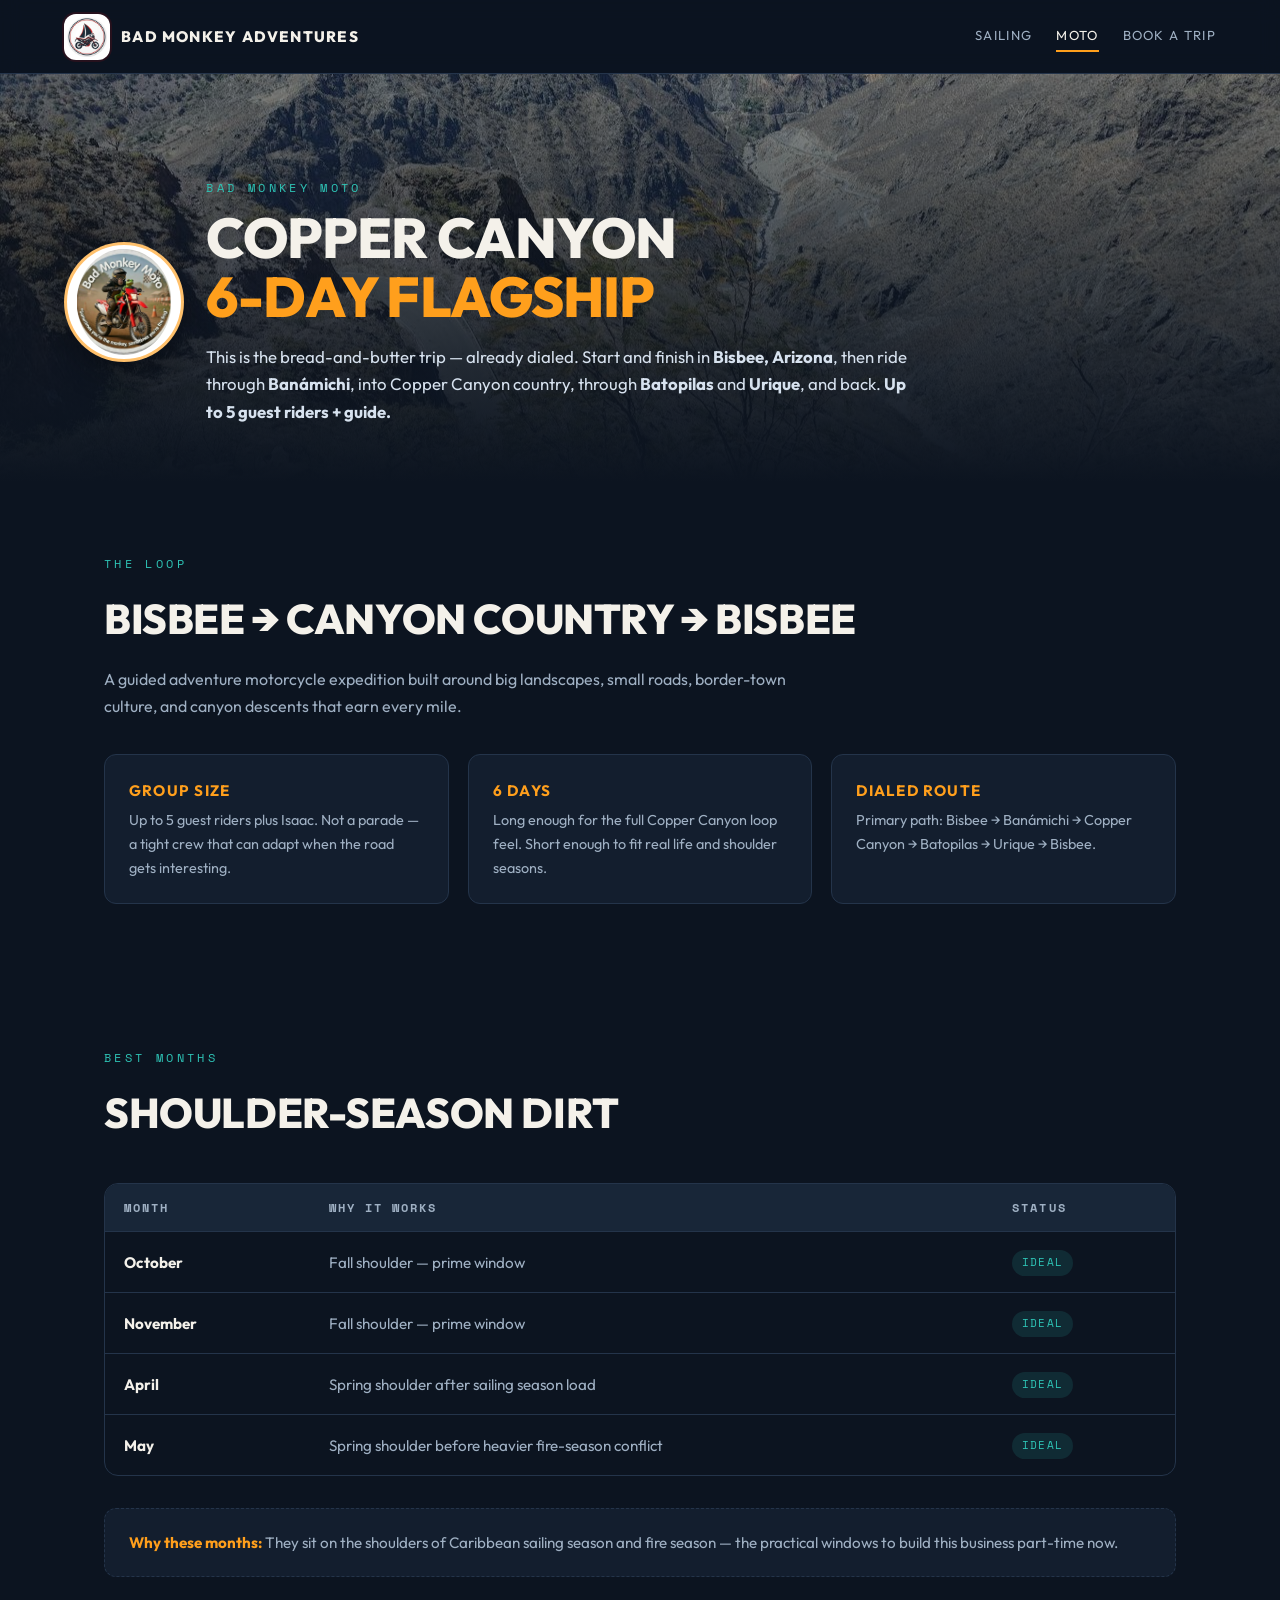
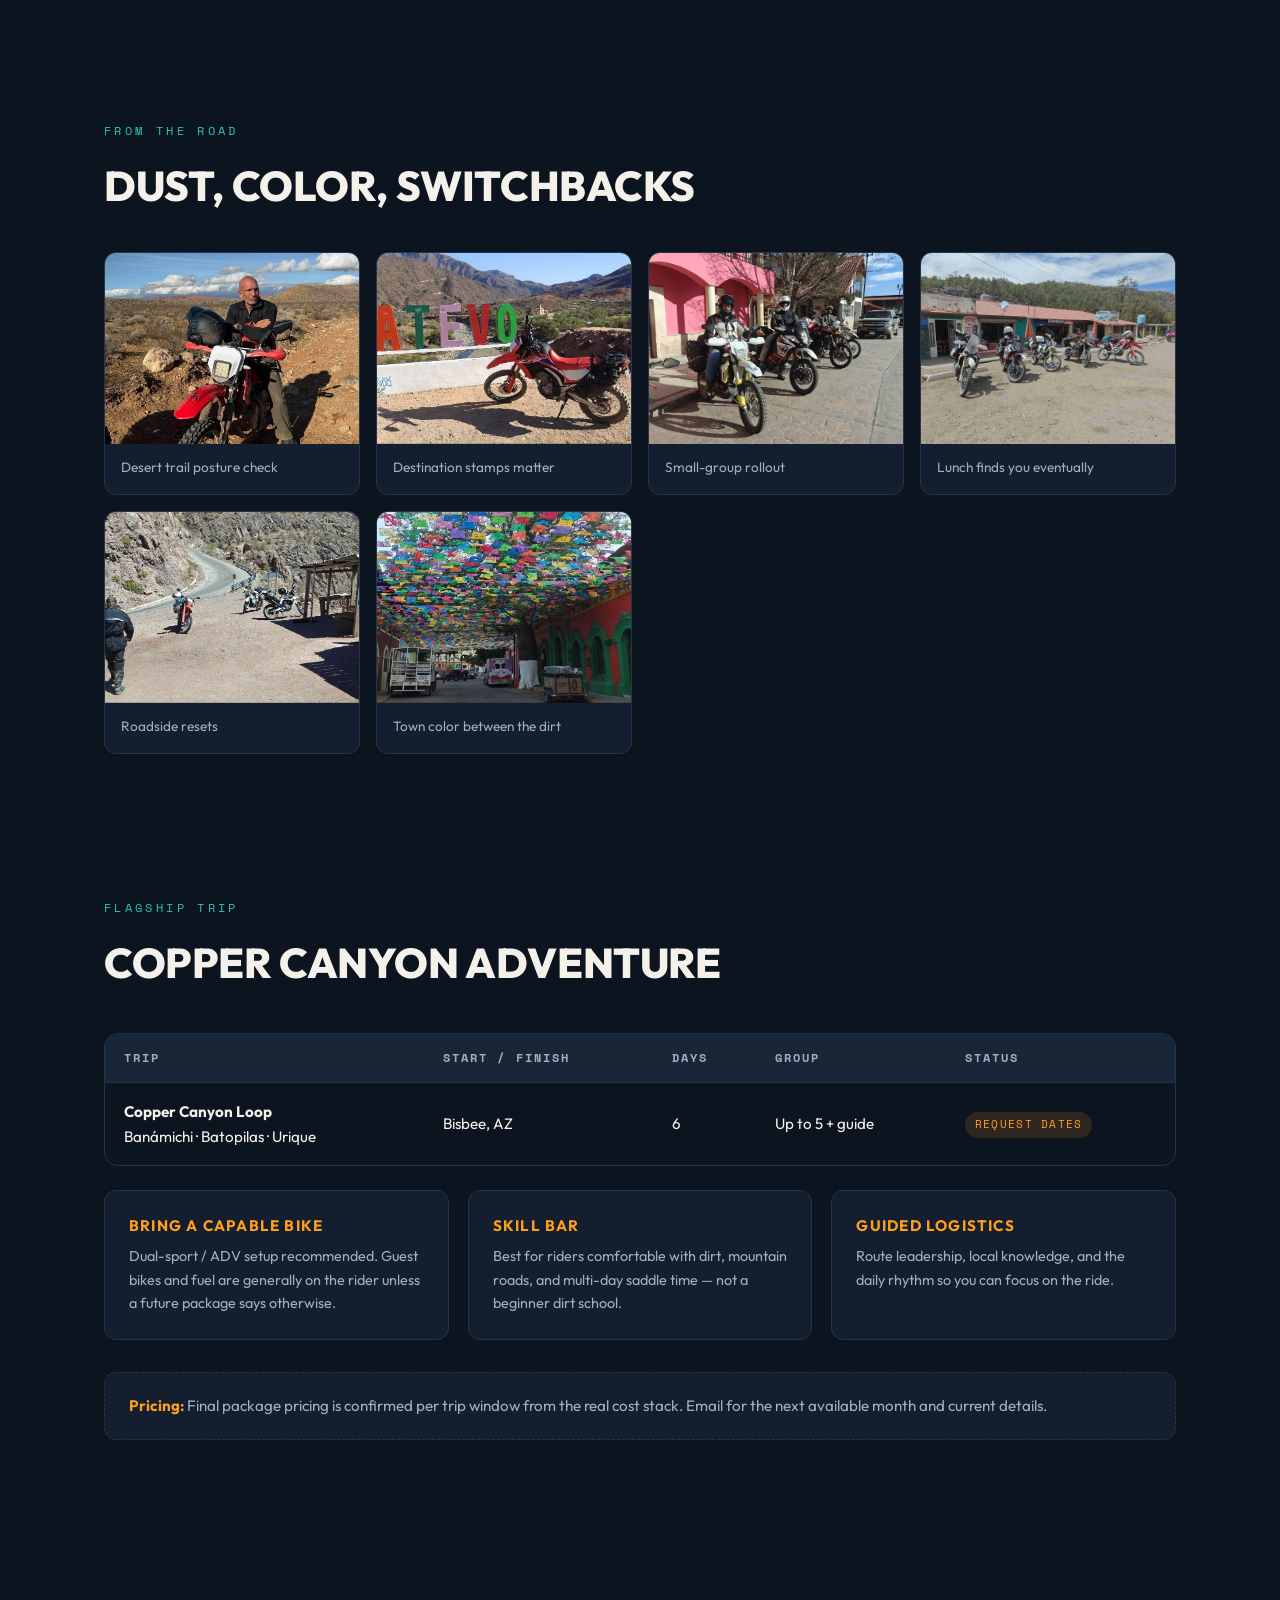
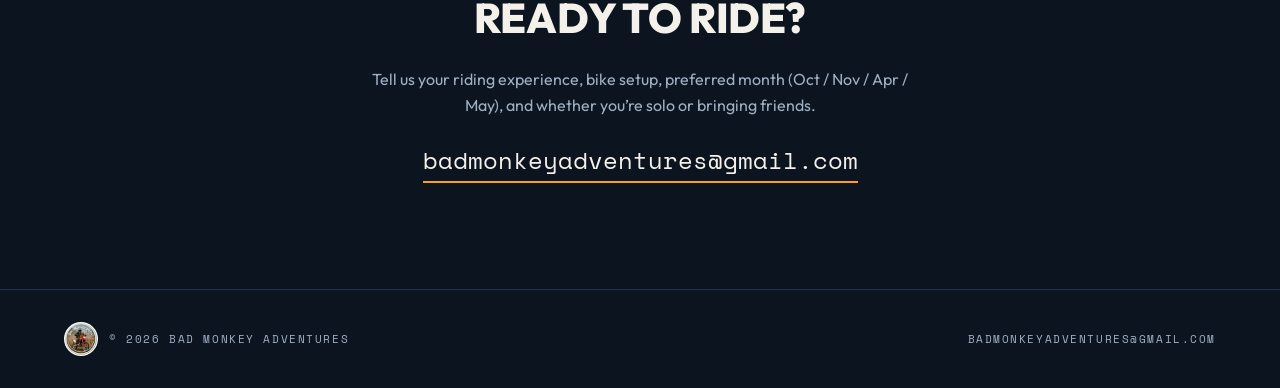
==== commit a1149289: "Align site with real sailing couple passages and Copper Canyon moto flagship" ====
--- a/moto.html
+++ b/moto.html
@@ -3,9 +3,9 @@
 <head>
 <meta charset="utf-8">
 <meta name="viewport" content="width=device-width, initial-scale=1">
-<title>Bad Monkey Moto — Adventure Motorcycle Trips</title>
-<meta name="description" content="Bad Monkey Adventures motorcycle expeditions. International and USA dual-sport routes. Book at badmonkeyadventures@gmail.com">
-<link rel="icon" href="images/logos/bad-monkey-moto-sticker-logo.jpg?v=round3">
+<title>Bad Monkey Moto — Copper Canyon 6-Day Adventure from Bisbee</title>
+<meta name="description" content="Bad Monkey Moto flagship: 6-day Copper Canyon motorcycle trip from Bisbee, Arizona through Banámichi, Batopilas, and Urique. Up to 5 riders + guide. Best months Oct, Nov, Apr, May.">
+<link rel="icon" href="images/logos/bad-monkey-moto-sticker-logo.jpg?v=ops1">
 <link rel="preconnect" href="https://fonts.googleapis.com">
 <link href="https://fonts.googleapis.com/css2?family=Outfit:wght@400;700;800&family=Space+Mono&display=swap" rel="stylesheet">
 <link rel="stylesheet" href="style.css">
@@ -13,7 +13,7 @@
 <body>
 <nav>
   <a class="logo" href="index.html">
-    <img class="brand-mark" src="images/logos/bma-main-icon.jpg?v=round3" alt="Bad Monkey Adventures logo">
+    <img class="brand-mark" src="images/logos/bma-main-icon.jpg?v=ops1" alt="Bad Monkey Adventures logo">
     Bad Monkey Adventures
   </a>
   <div class="links">
@@ -26,22 +26,41 @@
 <header class="page-hero">
   <div class="page-hero-media" style="background-image:url('images/moto/canyon-switchback.jpg')"></div>
   <div class="page-hero-inner">
-    <img class="badge" src="images/logos/bad-monkey-moto-sticker-logo.jpg?v=round3" alt="Bad Monkey Moto logo">
+    <img class="badge" src="images/logos/bad-monkey-moto-sticker-logo.jpg?v=ops1" alt="Bad Monkey Moto logo">
     <div>
       <div class="sec-label">Bad Monkey Moto</div>
-      <h1>Adventure Motorcycle<br><span class="accent">Expeditions</span></h1>
-      <p>Guided adventure-style motorcycle trips built around big landscapes, small roads, and the occasional questionable bridge. Two flavors: international expeditions that cross borders and cultures, and domestic USA rides through the best backcountry America hides in plain sight.</p>
+      <h1>Copper Canyon<br><span class="accent">6-Day Flagship</span></h1>
+      <p>This is the bread-and-butter trip — already dialed. Start and finish in <strong>Bisbee, Arizona</strong>, then ride through <strong>Banámichi</strong>, into Copper Canyon country, through <strong>Batopilas</strong> and <strong>Urique</strong>, and back. <strong>Up to 5 guest riders + guide.</strong></p>
     </div>
   </div>
 </header>
 
 <section>
-  <div class="sec-label">What the Miles Feel Like</div>
+  <div class="sec-label">The Loop</div>
+  <h2>Bisbee → Canyon Country → Bisbee</h2>
+  <p class="lead">A guided adventure motorcycle expedition built around big landscapes, small roads, border-town culture, and canyon descents that earn every mile.</p>
   <div class="features">
-    <div class="feat reveal"><h4>Small Crew</h4><p>Not a parade. A tight group that can change plans when the road gets interesting.</p></div>
-    <div class="feat reveal"><h4>Real Dirt + Real Towns</h4><p>Canyon roads, plaza stops, courtyard bike nights, and the long way between them.</p></div>
-    <div class="feat reveal"><h4>Guided Logistics</h4><p>Routes, fuel strategy, lodging rhythm, and local knowledge so you can focus on the ride.</p></div>
+    <div class="feat reveal"><h4>Group Size</h4><p>Up to 5 guest riders plus Isaac. Not a parade — a tight crew that can adapt when the road gets interesting.</p></div>
+    <div class="feat reveal"><h4>6 Days</h4><p>Long enough for the full Copper Canyon loop feel. Short enough to fit real life and shoulder seasons.</p></div>
+    <div class="feat reveal"><h4>Dialed Route</h4><p>Primary path: Bisbee → Banámichi → Copper Canyon → Batopilas → Urique → Bisbee.</p></div>
   </div>
+</section>
+
+<section>
+  <div class="sec-label">Best Months</div>
+  <h2>Shoulder-Season Dirt</h2>
+  <div class="trips reveal">
+    <table>
+      <thead><tr><th>Month</th><th>Why it works</th><th>Status</th></tr></thead>
+      <tbody>
+        <tr><td><strong>October</strong></td><td class="muted">Fall shoulder — prime window</td><td><span class="badge teal">Ideal</span></td></tr>
+        <tr><td><strong>November</strong></td><td class="muted">Fall shoulder — prime window</td><td><span class="badge teal">Ideal</span></td></tr>
+        <tr><td><strong>April</strong></td><td class="muted">Spring shoulder after sailing season load</td><td><span class="badge teal">Ideal</span></td></tr>
+        <tr><td><strong>May</strong></td><td class="muted">Spring shoulder before heavier fire-season conflict</td><td><span class="badge teal">Ideal</span></td></tr>
+      </tbody>
+    </table>
+  </div>
+  <div class="notice"><strong>Why these months:</strong> They sit on the shoulders of Caribbean sailing season and fire season — the practical windows to build this business part-time now.</div>
 </section>
 
 <section>
@@ -58,43 +77,39 @@
 </section>
 
 <section>
-  <div class="sec-label">International</div>
-  <h2>Bad Monkey Moto — International</h2>
-  <p class="lead">Multi-day international rides: border crossings, mountain passes, coastal roads, street food, and routes you can't find on a rental-shop map.</p>
+  <div class="sec-label">Flagship Trip</div>
+  <h2>Copper Canyon Adventure</h2>
   <div class="trips reveal">
     <table>
-      <thead><tr><th>Trip</th><th>Region</th><th>Dates</th><th>Cost</th><th>Status</th></tr></thead>
+      <thead><tr><th>Trip</th><th>Start / Finish</th><th>Days</th><th>Group</th><th>Status</th></tr></thead>
       <tbody>
-        <tr><td><strong>Trip announcement coming soon</strong></td><td class="muted">Region TBA</td><td class="muted">Dates TBA</td><td class="muted">TBA</td><td><span class="badge">Planning</span></td></tr>
+        <tr>
+          <td><strong>Copper Canyon Loop</strong><br><span class="muted">Banámichi · Batopilas · Urique</span></td>
+          <td>Bisbee, AZ</td>
+          <td>6</td>
+          <td>Up to 5 + guide</td>
+          <td><span class="badge">Request dates</span></td>
+        </tr>
       </tbody>
     </table>
   </div>
-</section>
-
-<section>
-  <div class="sec-label">United States</div>
-  <h2>Bad Monkey Moto — USA</h2>
-  <p class="lead">Domestic adventure rides — desert two-track, mountain gravel, and long-way-around routes through the American West and beyond.</p>
-  <div class="trips reveal">
-    <table>
-      <thead><tr><th>Trip</th><th>Region</th><th>Dates</th><th>Cost</th><th>Status</th></tr></thead>
-      <tbody>
-        <tr><td><strong>Trip announcement coming soon</strong></td><td class="muted">Region TBA</td><td class="muted">Dates TBA</td><td class="muted">TBA</td><td><span class="badge teal">Planning</span></td></tr>
-      </tbody>
-    </table>
+  <div class="features" style="margin-top:1.5rem">
+    <div class="feat reveal"><h4>Bring a Capable Bike</h4><p>Dual-sport / ADV setup recommended. Guest bikes and fuel are generally on the rider unless a future package says otherwise.</p></div>
+    <div class="feat reveal"><h4>Skill Bar</h4><p>Best for riders comfortable with dirt, mountain roads, and multi-day saddle time — not a beginner dirt school.</p></div>
+    <div class="feat reveal"><h4>Guided Logistics</h4><p>Route leadership, local knowledge, and the daily rhythm so you can focus on the ride.</p></div>
   </div>
-  <div class="notice"><strong>Note:</strong> Routes, dates, and pricing are being finalized. Email us and tell us which ride you're eyeing — international or USA — and we'll keep you posted first.</div>
+  <div class="notice"><strong>Pricing:</strong> Final package pricing is confirmed per trip window from the real cost stack. Email for the next available month and current details.</div>
 </section>
 
 <section class="contact">
   <h2>Ready to Ride?</h2>
-  <p>Tell us your riding experience, bike situation (bring or rent), and how far off-pavement you want to get.</p>
-  <p style="margin-top:1.4rem"><a class="email" href="mailto:badmonkeyadventures@gmail.com?subject=Bad%20Monkey%20Moto%20Inquiry">badmonkeyadventures@gmail.com</a></p>
+  <p>Tell us your riding experience, bike setup, preferred month (Oct / Nov / Apr / May), and whether you’re solo or bringing friends.</p>
+  <p style="margin-top:1.4rem"><a class="email" href="mailto:badmonkeyadventures@gmail.com?subject=Bad%20Monkey%20Copper%20Canyon%20Moto%20Inquiry">badmonkeyadventures@gmail.com</a></p>
 </section>
 
 <footer>
   <div class="foot-brand">
-    <img src="images/logos/bad-monkey-moto-sticker-logo.jpg?v=round3" alt="">
+    <img src="images/logos/bad-monkey-moto-sticker-logo.jpg?v=ops1" alt="">
     <span>© 2026 Bad Monkey Adventures</span>
   </div>
   <span><a href="mailto:badmonkeyadventures@gmail.com">badmonkeyadventures@gmail.com</a></span>
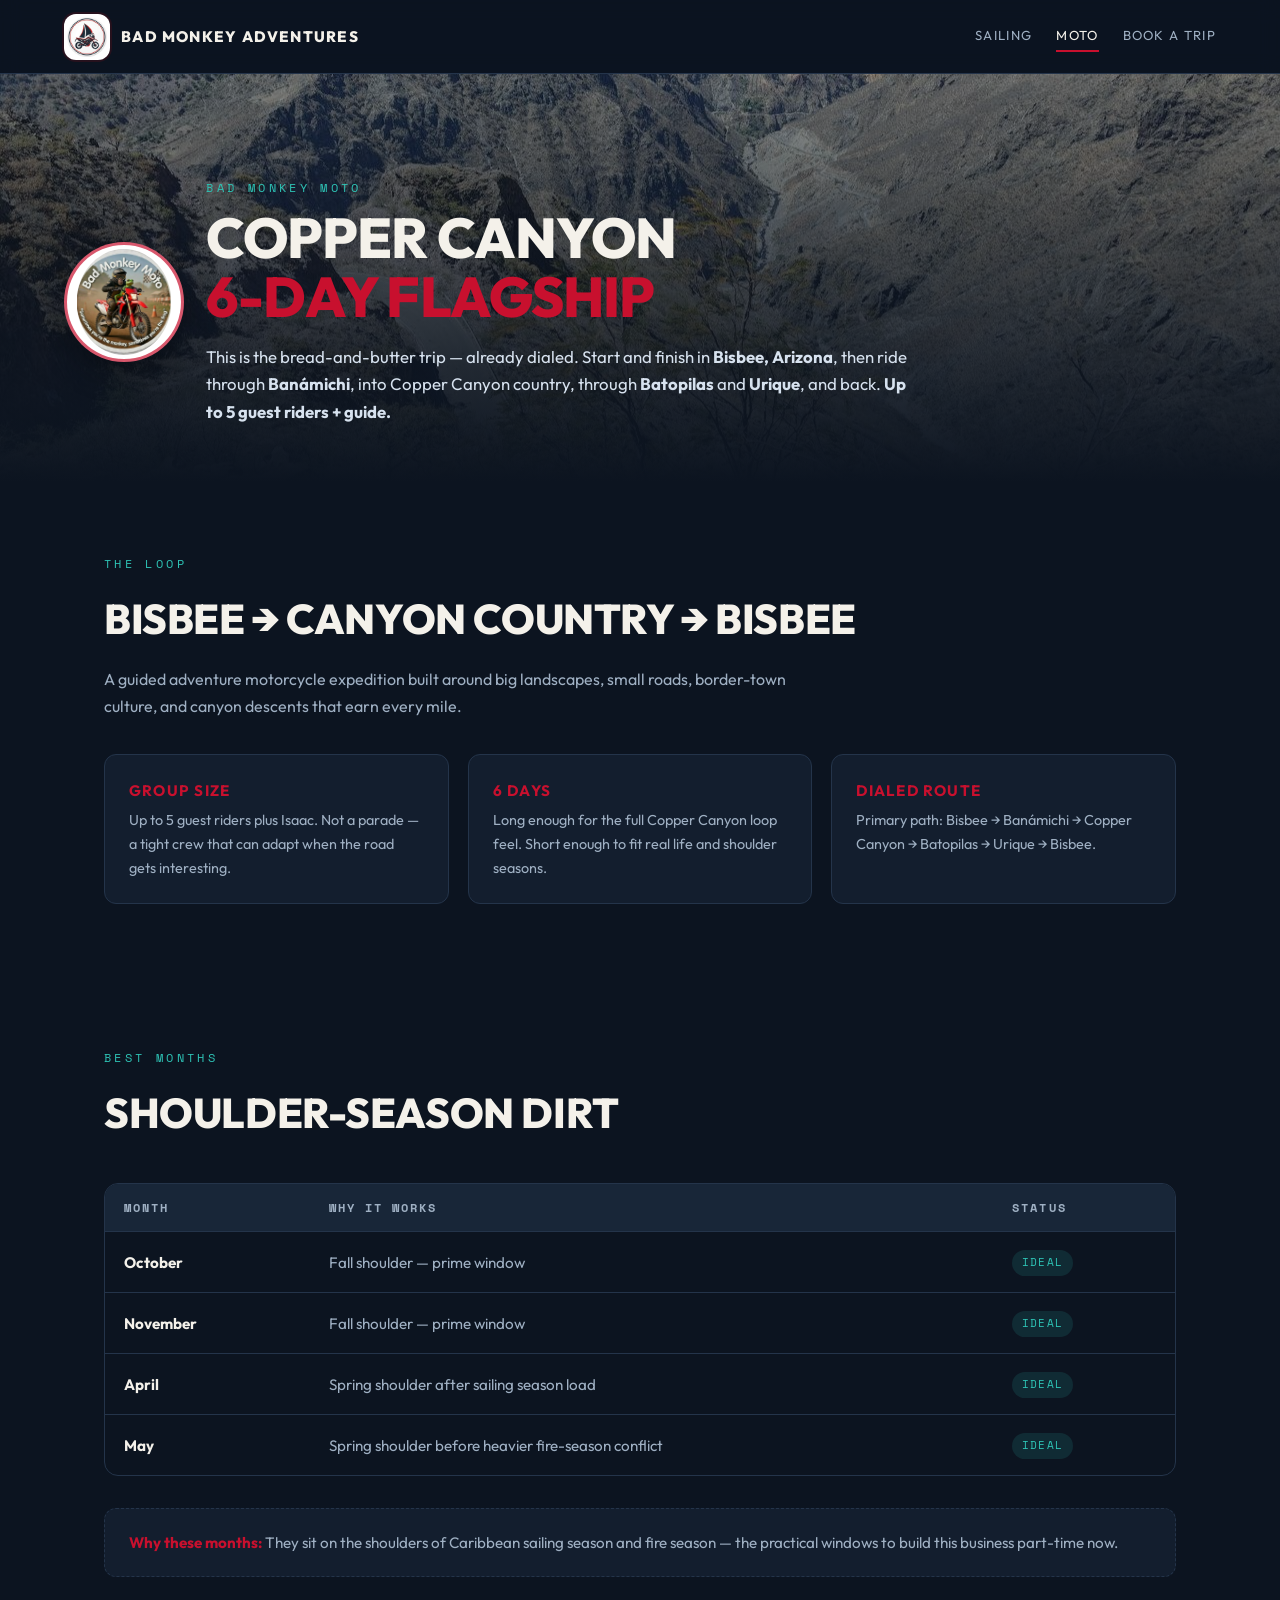
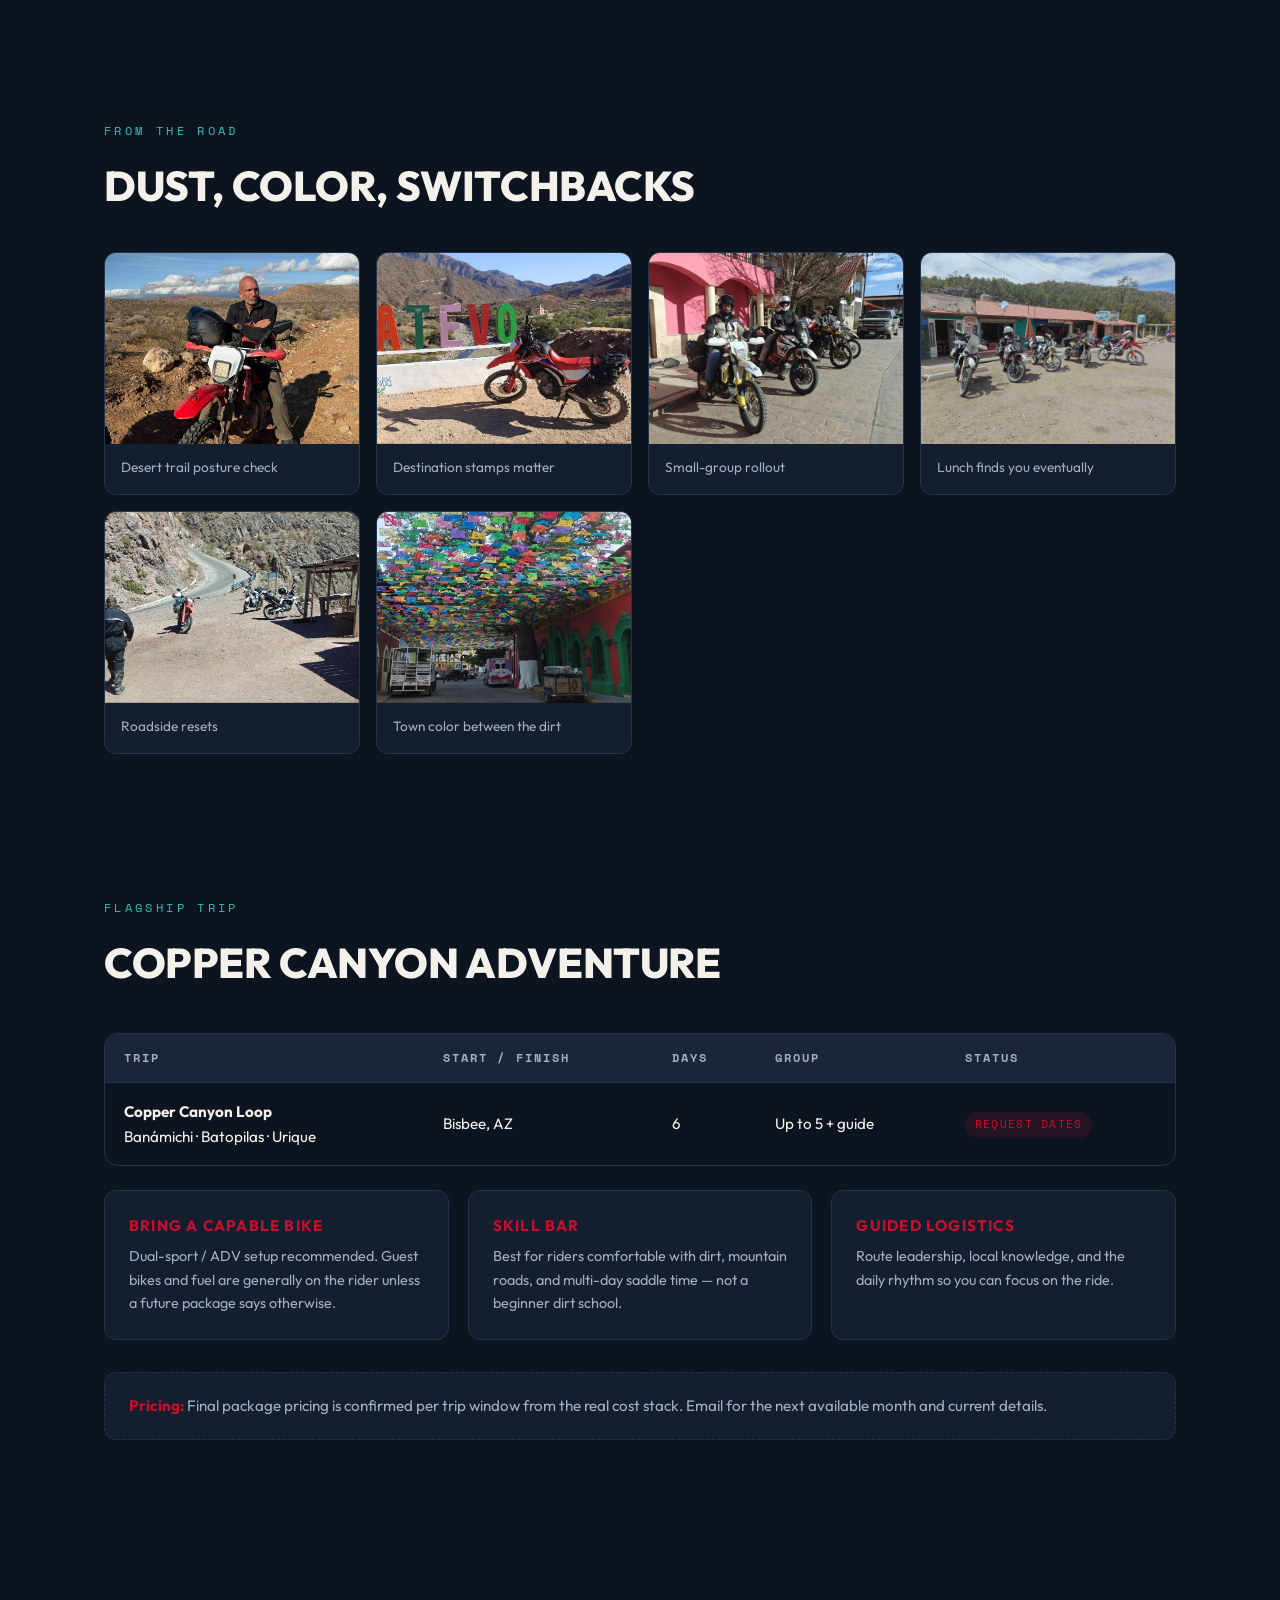
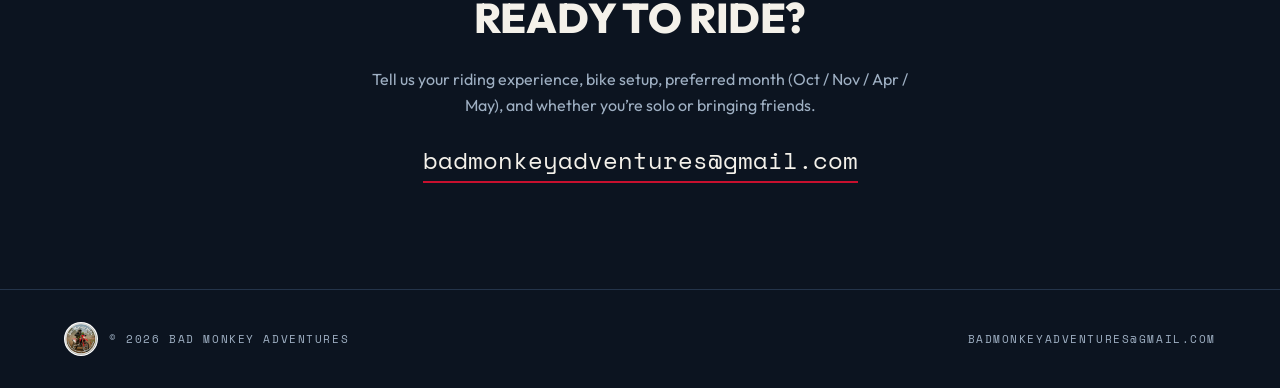
==== commit a875508f: "Swap site orange accents to Honda red to match logos" ====
--- a/moto.html
+++ b/moto.html
@@ -8,7 +8,7 @@
 <link rel="icon" href="images/logos/bad-monkey-moto-sticker-logo.jpg?v=ops1">
 <link rel="preconnect" href="https://fonts.googleapis.com">
 <link href="https://fonts.googleapis.com/css2?family=Outfit:wght@400;700;800&family=Space+Mono&display=swap" rel="stylesheet">
-<link rel="stylesheet" href="style.css">
+<link rel="stylesheet" href="style.css?v=honda1">
 </head>
 <body>
 <nav>
--- a/style.css
+++ b/style.css
@@ -6,15 +6,15 @@
   --ink:#f4f1ea;
   --muted:#9fb0c3;
   --line:#24344a;
-  --sun:#ff9f1c;
-  --sun-deep:#e07b00;
+  --sun:#C8102E; /* Honda red to match logos */
+  --sun-deep:#9B0C22;
   --sea:#2ec4b6;
   --sea-deep:#1a8f85;
 }
 *{margin:0;padding:0;box-sizing:border-box}
 html{scroll-behavior:smooth}
 body{background:var(--bg);color:var(--ink);font-family:'Outfit',system-ui,sans-serif;line-height:1.65;overflow-x:hidden}
-::selection{background:var(--sun);color:#1a1206}
+::selection{background:var(--sun);color:#fff}
 a{color:var(--sea);text-decoration:none}
 a:hover{text-decoration:underline}
 img{max-width:100%;display:block}
@@ -44,8 +44,8 @@
 .hero-logo{width:min(220px,62vw);height:auto;aspect-ratio:1/1;border-radius:18px;object-fit:contain;margin:0 auto 1.2rem;border:2px solid rgba(225,0,18,.55);box-shadow:0 12px 40px rgba(0,0,0,.4);background:#fff;padding:.55rem}
 
 .btn{display:inline-block;padding:.95rem 2rem;border-radius:8px;font-weight:700;font-size:.85rem;letter-spacing:.12em;text-transform:uppercase;transition:.22s}
-.btn-sun{background:var(--sun);color:#1a1206}
-.btn-sun:hover{background:#ffb54d;text-decoration:none;box-shadow:0 0 26px rgba(255,159,28,.35)}
+.btn-sun{background:var(--sun);color:#fff}
+.btn-sun:hover{background:#E01A3A;text-decoration:none;box-shadow:0 0 26px rgba(200,16,46,.4)}
 .btn-ghost{border:1px solid rgba(255,255,255,.28);color:var(--ink);background:rgba(12,20,32,.25)}
 .btn-ghost:hover{border-color:var(--sea);color:var(--sea);text-decoration:none}
 
@@ -73,7 +73,7 @@
 .page-hero-media{position:absolute;inset:0;background-size:cover;background-position:center}
 .page-hero-media::after{content:"";position:absolute;inset:0;background:linear-gradient(180deg,rgba(12,20,32,.45),rgba(12,20,32,.88) 70%,var(--bg))}
 .page-hero-inner{position:relative;z-index:1;max-width:1200px;margin:0 auto;display:grid;grid-template-columns:auto 1fr;gap:1.4rem;align-items:center}
-.page-hero-inner img.badge{width:120px;height:120px;border-radius:50%;object-fit:cover;border:3px solid rgba(255,159,28,.65);box-shadow:0 10px 30px rgba(0,0,0,.35);background:#fff}
+.page-hero-inner img.badge{width:120px;height:120px;border-radius:50%;object-fit:cover;border:3px solid rgba(200,16,46,.7);box-shadow:0 10px 30px rgba(0,0,0,.35);background:#fff}
 .page-hero h1{font-size:clamp(2.1rem,5.2vw,3.5rem);font-weight:800;text-transform:uppercase;letter-spacing:-.015em;line-height:1.05}
 .page-hero h1 .accent{color:var(--sun)}
 .page-hero p{margin-top:1rem;color:#d7e2ef;max-width:44rem;font-size:1.05rem}
@@ -92,7 +92,7 @@
 /* Split brand strip */
 .brand-strip{display:grid;grid-template-columns:repeat(auto-fit,minmax(260px,1fr));gap:1.2rem;margin-top:2rem}
 .brand-card{background:var(--panel);border:1px solid var(--line);border-radius:14px;padding:1.3rem;display:flex;gap:1rem;align-items:center}
-.brand-card img{width:84px;height:84px;border-radius:50%;object-fit:cover;border:2px solid rgba(255,159,28,.45);background:#fff;flex-shrink:0}
+.brand-card img{width:84px;height:84px;border-radius:50%;object-fit:cover;border:2px solid rgba(200,16,46,.5);background:#fff;flex-shrink:0}
 .brand-card h4{font-size:.95rem;text-transform:uppercase;letter-spacing:.06em;margin-bottom:.25rem}
 .brand-card p{color:var(--muted);font-size:.9rem}
 
@@ -103,7 +103,7 @@
 .trips td{padding:1rem 1.2rem;border-top:1px solid var(--line);color:var(--ink)}
 .trips td.muted{color:var(--muted)}
 .trips tr:hover td{background:rgba(46,196,182,.05)}
-.badge{display:inline-block;background:rgba(255,159,28,.14);color:var(--sun);font-family:'Space Mono',monospace;font-size:.68rem;letter-spacing:.12em;text-transform:uppercase;padding:.25rem .6rem;border-radius:999px}
+.badge{display:inline-block;background:rgba(200,16,46,.14);color:var(--sun);font-family:'Space Mono',monospace;font-size:.68rem;letter-spacing:.12em;text-transform:uppercase;padding:.25rem .6rem;border-radius:999px}
 .badge.teal{background:rgba(46,196,182,.13);color:var(--sea)}
 
 /* Features */
